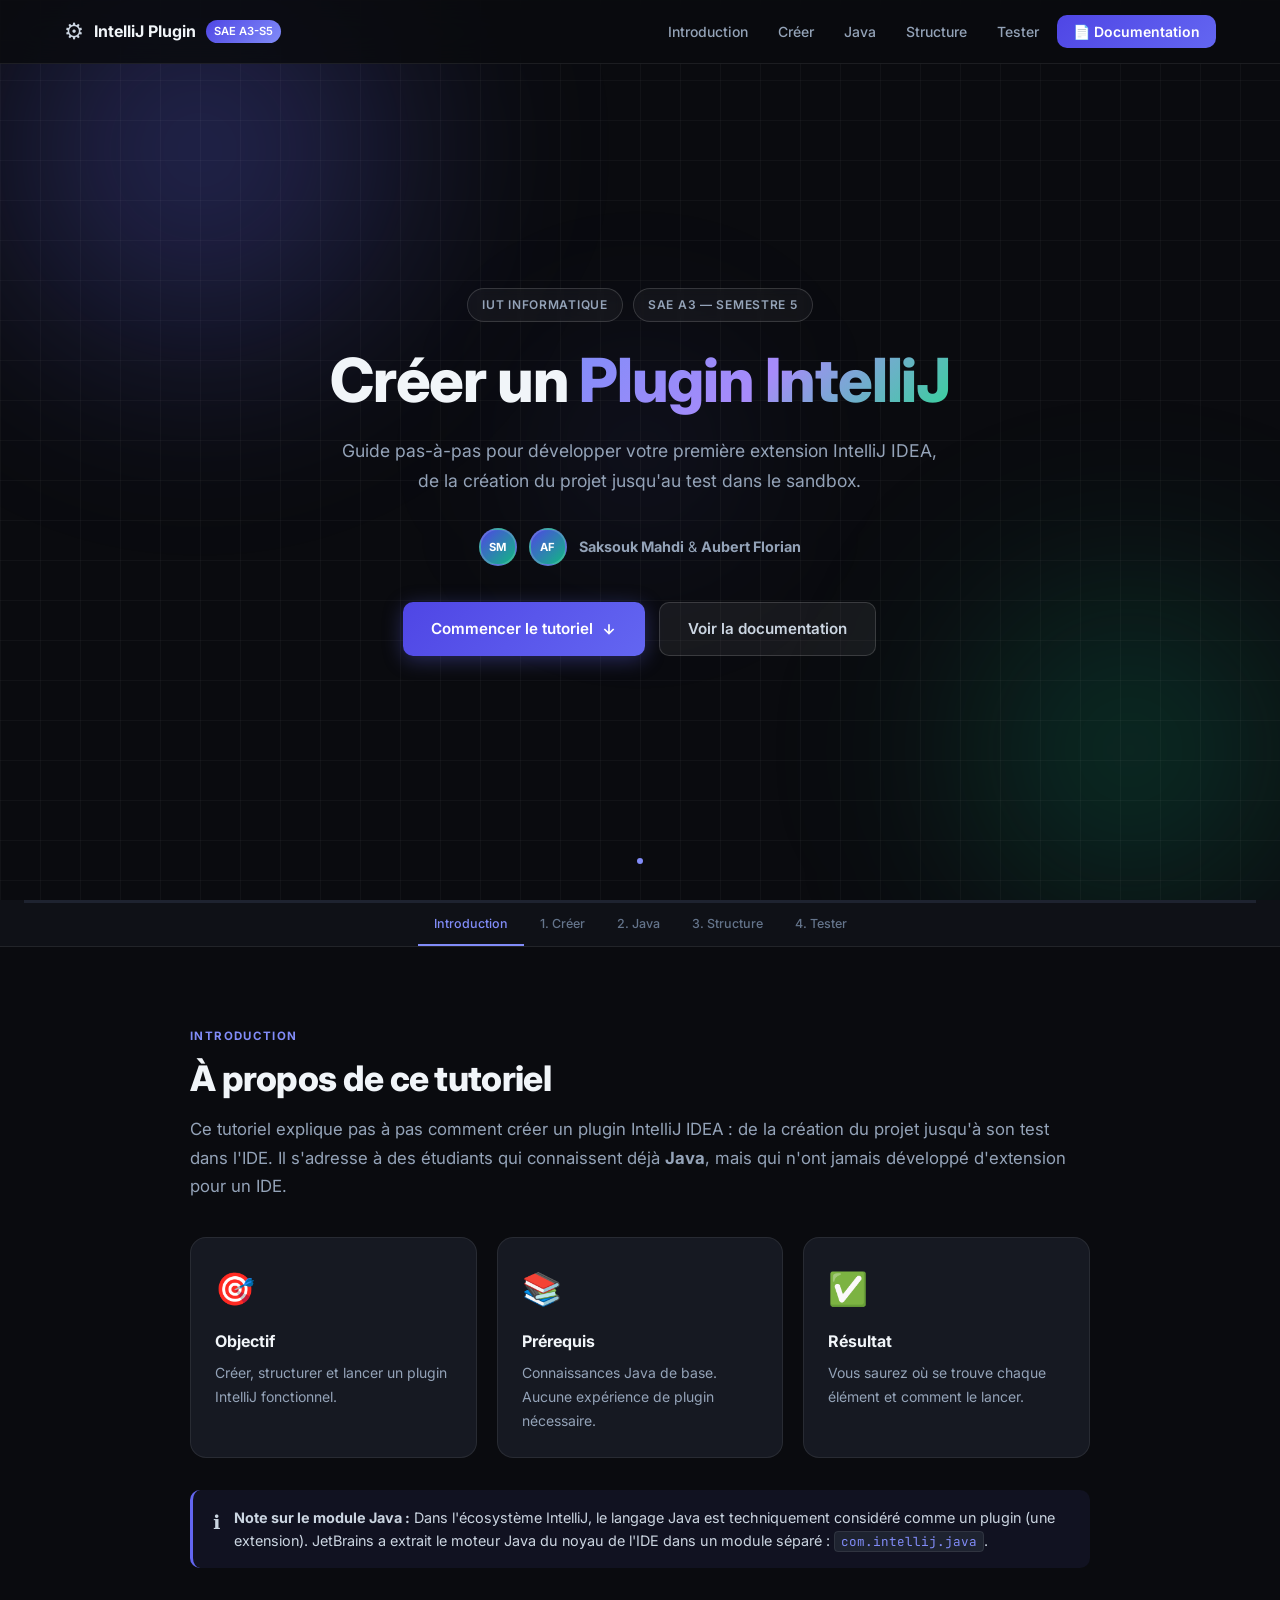
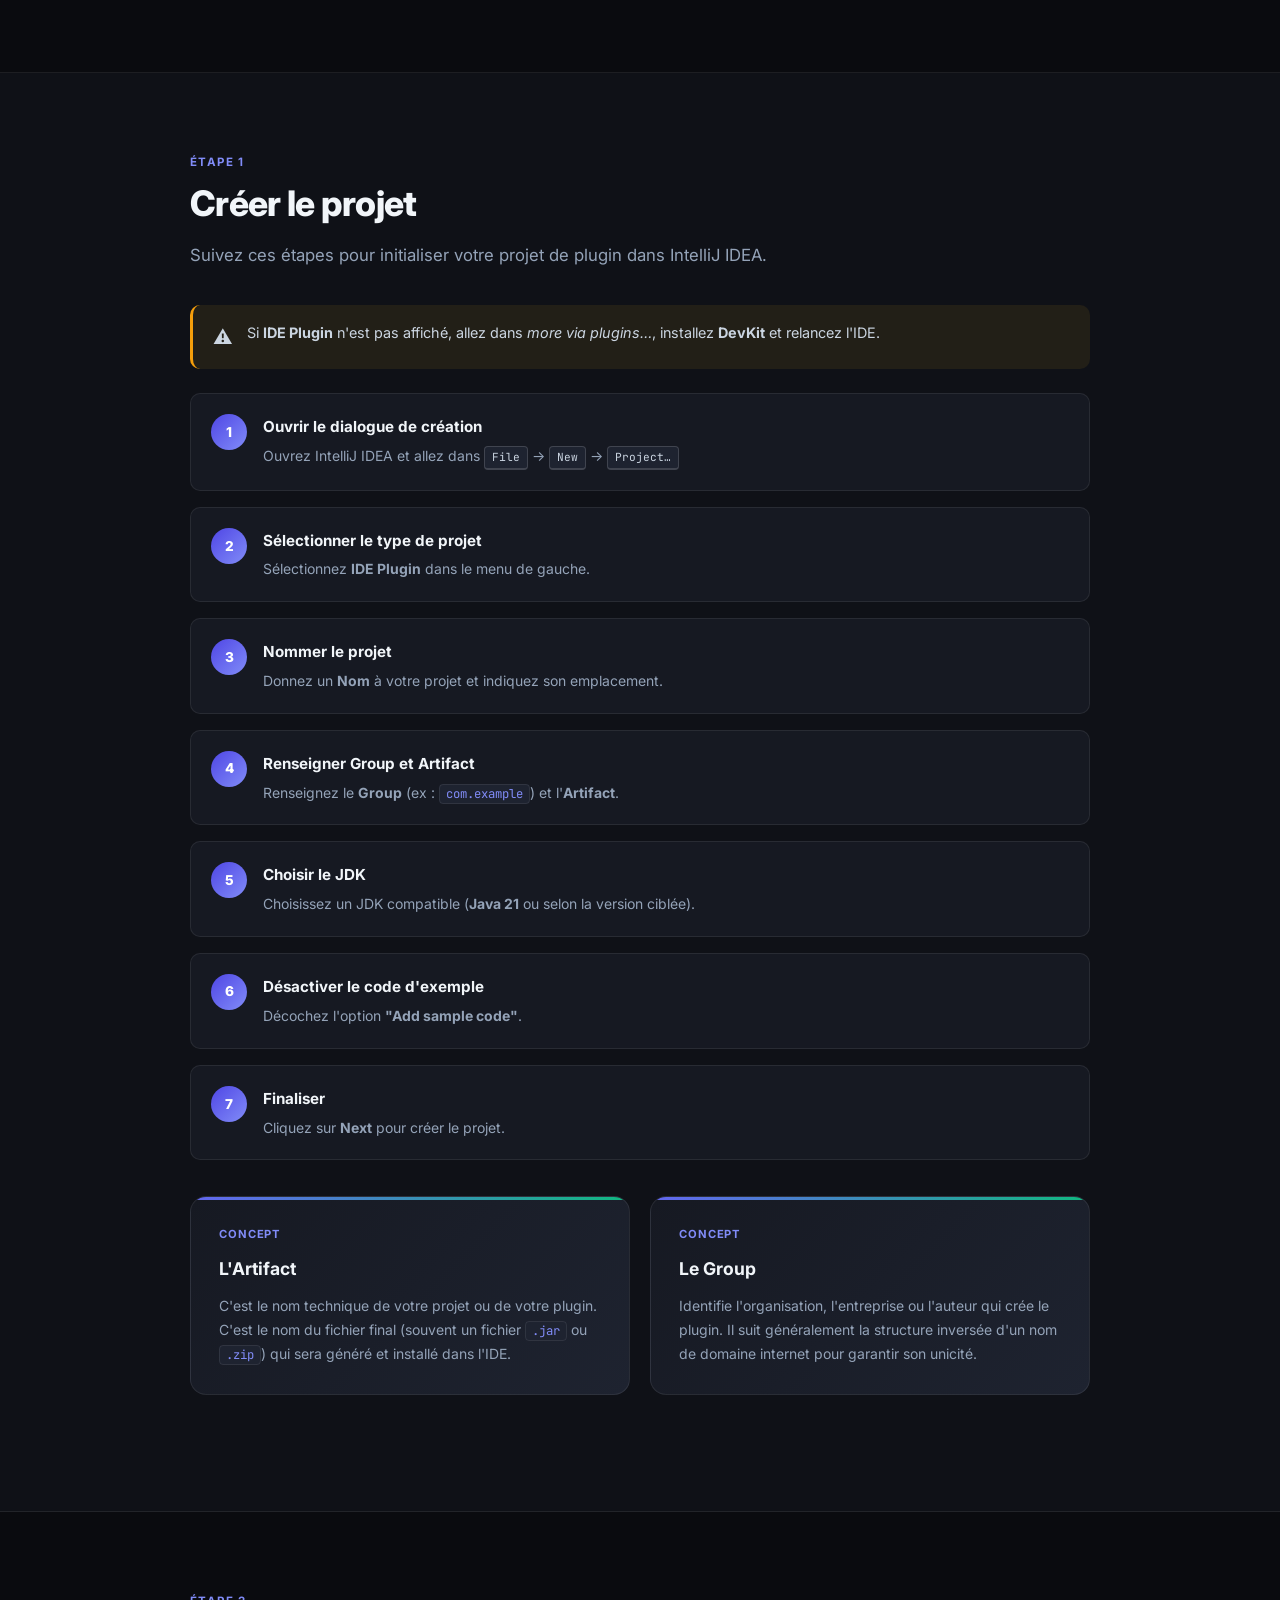
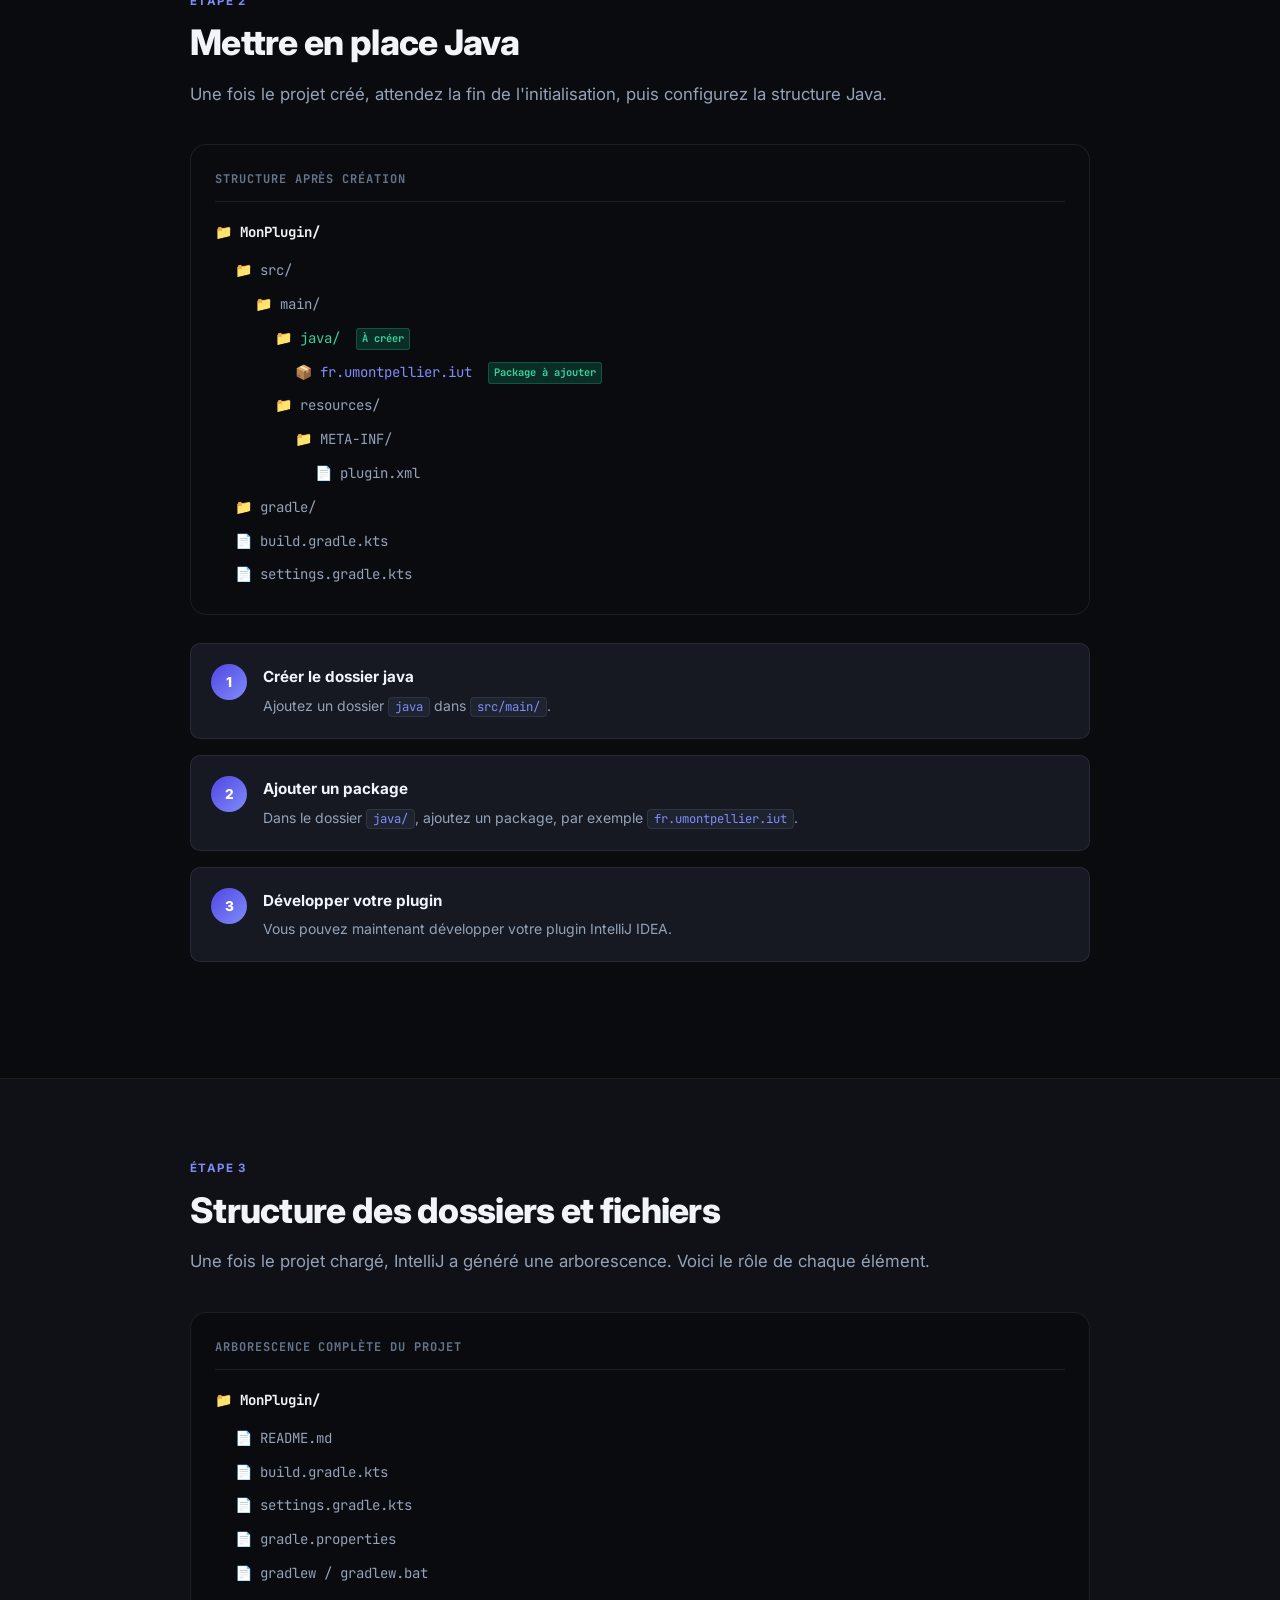
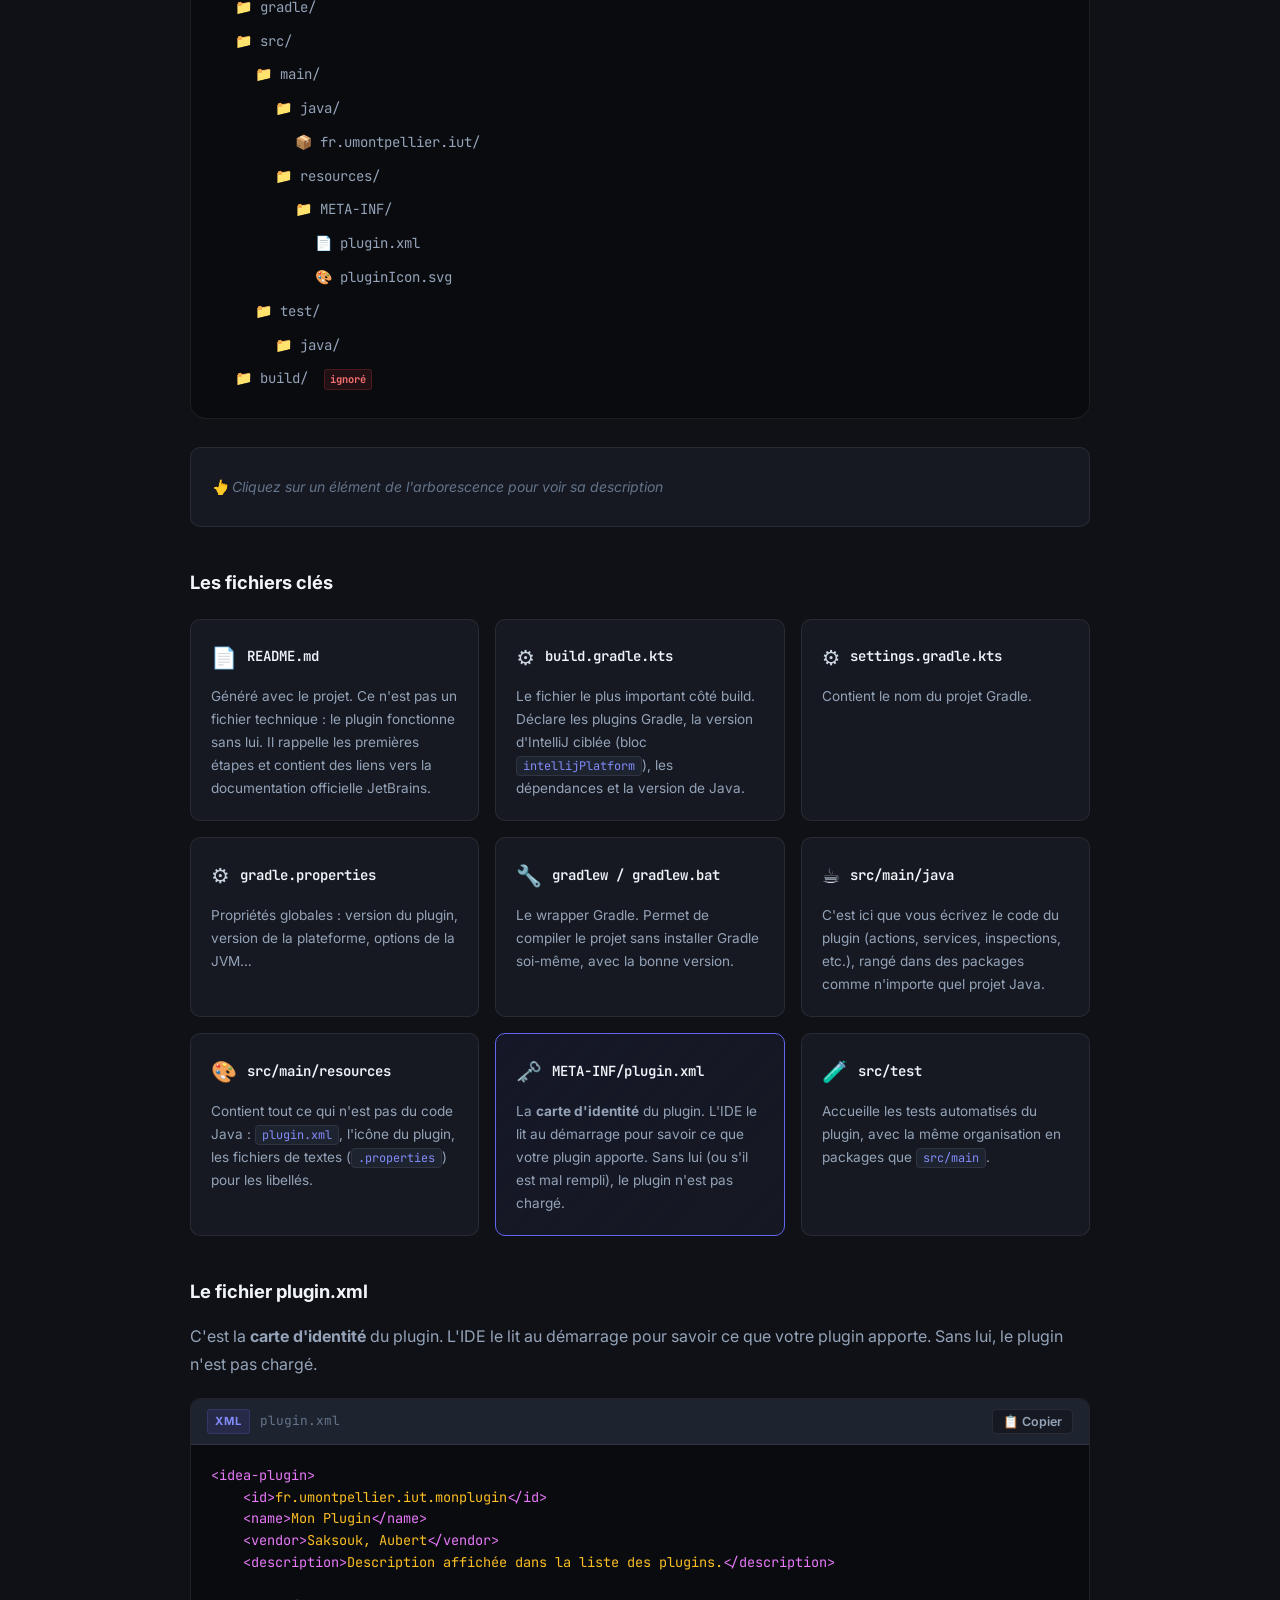
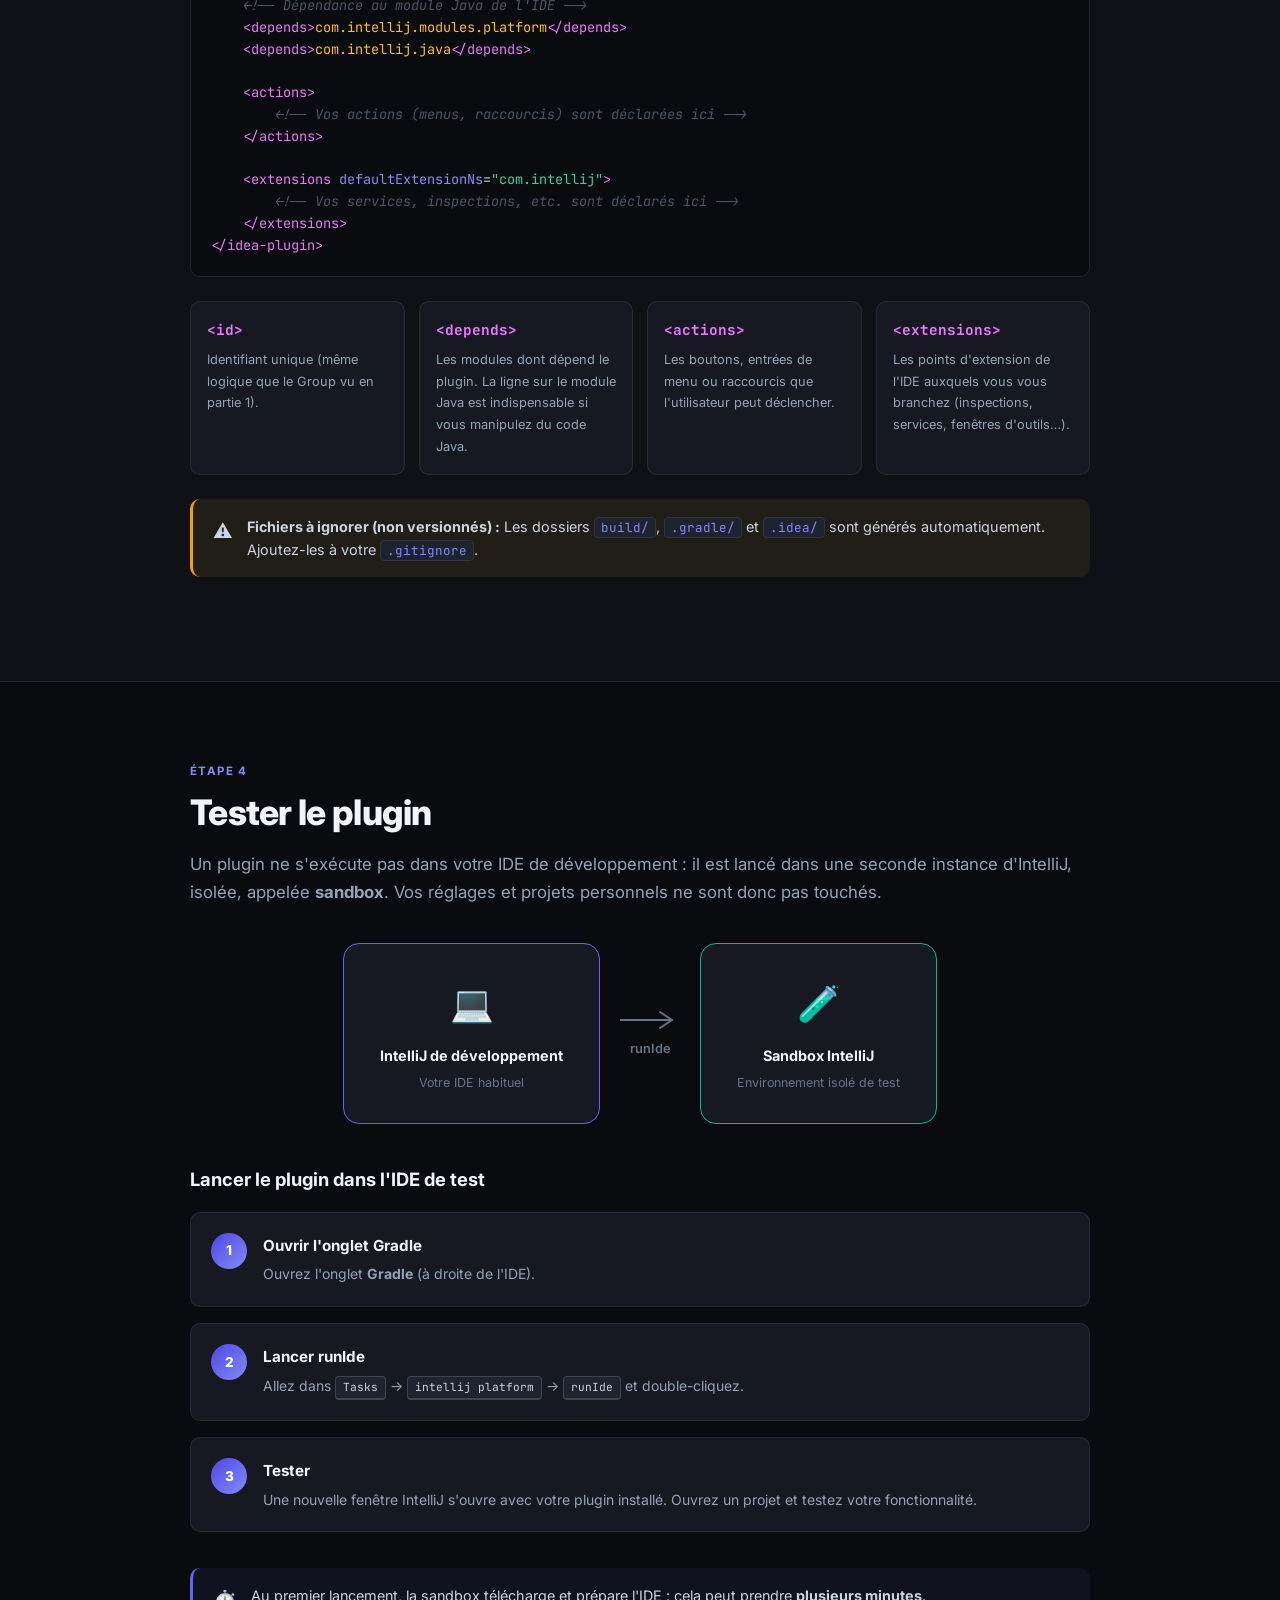
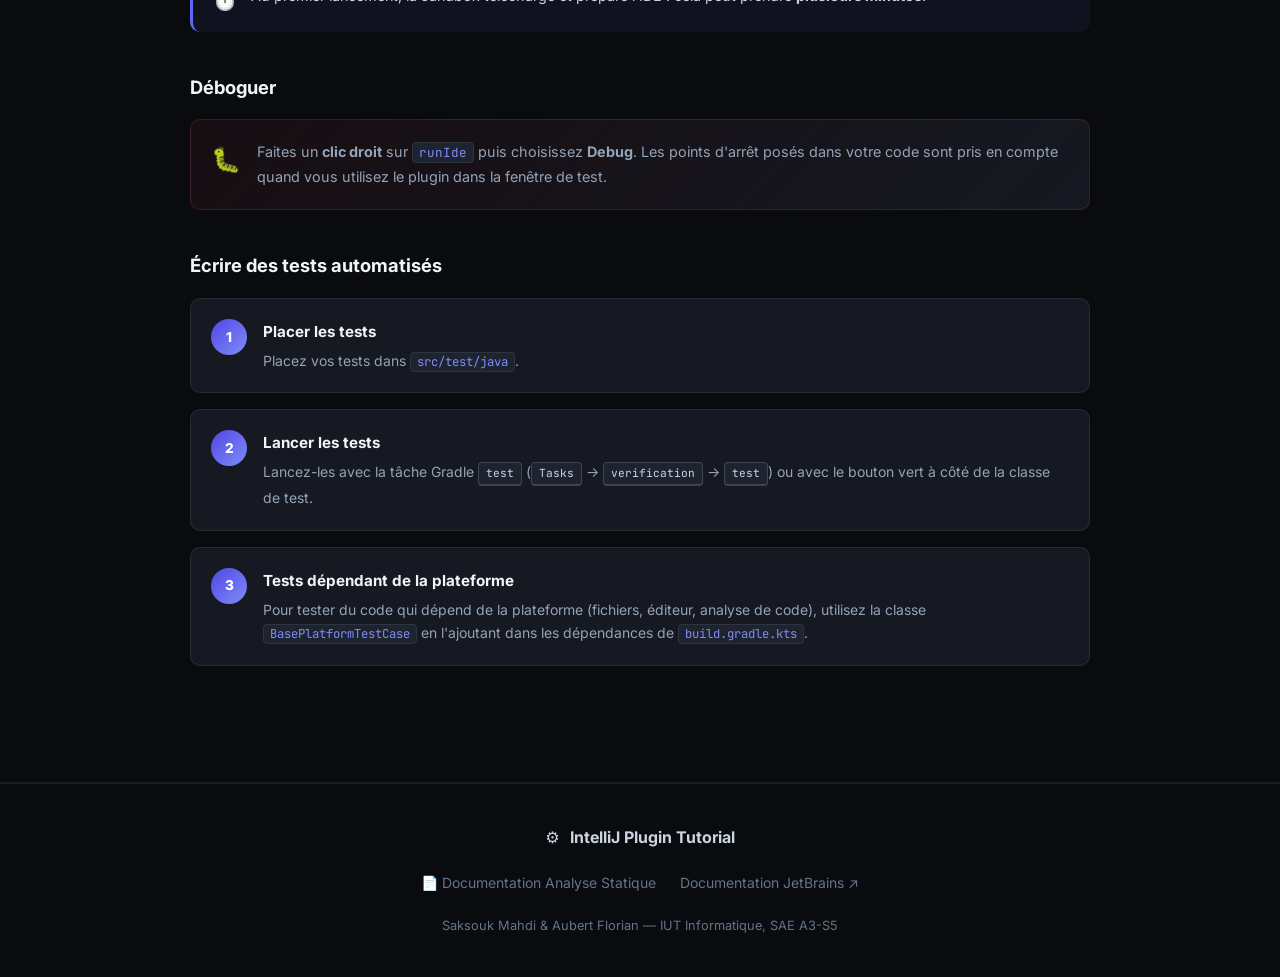
==== index.html @ ac3e0484 "Premier commit" ====
<!DOCTYPE html>
<html lang="fr">
<head>
  <meta charset="UTF-8" />
  <meta name="viewport" content="width=device-width, initial-scale=1.0" />
  <title>Tuto Plugin IntelliJ IDEA — SAE A3-S5</title>
  <meta name="description" content="Tutoriel complet pour créer un plugin IntelliJ IDEA : création du projet, structure des fichiers, et lancement du plugin. SAE A3-S5 IUT Informatique." />
  <link rel="preconnect" href="https://fonts.googleapis.com" />
  <link rel="preconnect" href="https://fonts.gstatic.com" crossorigin />
  <link href="https://fonts.googleapis.com/css2?family=Inter:wght@300;400;500;600;700;800&family=JetBrains+Mono:wght@400;500;700&display=swap" rel="stylesheet" />
  <link rel="stylesheet" href="styles.css" />
</head>
<body>

  <!-- ── NAVBAR ── -->
  <nav class="navbar" id="navbar">
    <div class="nav-inner">
      <div class="nav-brand">
        <span class="nav-logo">⚙️</span>
        <span class="nav-title">IntelliJ Plugin</span>
        <span class="nav-badge">SAE A3-S5</span>
      </div>
      <ul class="nav-links">
        <li><a href="#intro"     class="nav-link">Introduction</a></li>
        <li><a href="#create"    class="nav-link">Créer</a></li>
        <li><a href="#java"      class="nav-link">Java</a></li>
        <li><a href="#structure" class="nav-link">Structure</a></li>
        <li><a href="#test"      class="nav-link">Tester</a></li>
        <li>
          <a href="annexe.html" class="nav-cta" id="btn-annexe">
            📄 Documentation
          </a>
        </li>
      </ul>
      <button class="hamburger" id="hamburger" aria-label="Menu">
        <span></span><span></span><span></span>
      </button>
    </div>
  </nav>

  <!-- ── HERO ── -->
  <header class="hero" id="hero">
    <div class="hero-bg">
      <div class="orb orb-1"></div>
      <div class="orb orb-2"></div>
      <div class="orb orb-3"></div>
      <div class="grid-overlay"></div>
    </div>
    <div class="hero-content">
      <div class="hero-meta">
        <span class="hero-chip">IUT Informatique</span>
        <span class="hero-chip">SAE A3 — Semestre 5</span>
      </div>
      <h1 class="hero-title">
        Créer un <span class="gradient-text">Plugin IntelliJ</span>
      </h1>
      <p class="hero-subtitle">
        Guide pas-à-pas pour développer votre première extension IntelliJ IDEA,
        de la création du projet jusqu'au test dans le sandbox.
      </p>
      <div class="hero-authors">
        <div class="author-avatar">SM</div>
        <div class="author-avatar">AF</div>
        <div class="hero-authors-text">
          <strong>Saksouk Mahdi</strong> &amp; <strong>Aubert Florian</strong>
        </div>
      </div>
      <div class="hero-actions">
        <a href="#intro" class="btn btn-primary" id="btn-start">
          Commencer le tutoriel
          <svg width="16" height="16" viewBox="0 0 24 24" fill="none" stroke="currentColor" stroke-width="2.5"><path d="M12 5v14M5 12l7 7 7-7"/></svg>
        </a>
        <a href="annexe.html" class="btn btn-ghost" id="btn-doc">
          Voir la documentation
        </a>
      </div>
    </div>
    <div class="hero-scroll-hint">
      <div class="scroll-dot"></div>
    </div>
  </header>

  <!-- ── PROGRESS BAR ── -->
  <div class="progress-bar-wrapper">
    <div class="progress-track">
      <div class="progress-fill" id="progress-fill"></div>
    </div>
    <div class="progress-steps">
      <a href="#intro"     class="pstep active" data-step="0">Introduction</a>
      <a href="#create"    class="pstep"        data-step="1">1. Créer</a>
      <a href="#java"      class="pstep"        data-step="2">2. Java</a>
      <a href="#structure" class="pstep"        data-step="3">3. Structure</a>
      <a href="#test"      class="pstep"        data-step="4">4. Tester</a>
    </div>
  </div>

  <!-- ── MAIN ── -->
  <main class="main-content">

    <!-- SECTION 0 : INTRODUCTION -->
    <section class="tuto-section" id="intro">
      <div class="section-inner">
        <div class="section-label">Introduction</div>
        <h2 class="section-title">À propos de ce tutoriel</h2>
        <p class="section-lead">
          Ce tutoriel explique pas à pas comment créer un plugin IntelliJ IDEA :
          de la création du projet jusqu'à son test dans l'IDE. Il s'adresse à des
          étudiants qui connaissent déjà <strong>Java</strong>, mais qui n'ont jamais
          développé d'extension pour un IDE.
        </p>
        <div class="info-cards">
          <div class="info-card" id="card-goal">
            <div class="info-card-icon">🎯</div>
            <h3>Objectif</h3>
            <p>Créer, structurer et lancer un plugin IntelliJ fonctionnel.</p>
          </div>
          <div class="info-card" id="card-prereq">
            <div class="info-card-icon">📚</div>
            <h3>Prérequis</h3>
            <p>Connaissances Java de base. Aucune expérience de plugin nécessaire.</p>
          </div>
          <div class="info-card" id="card-result">
            <div class="info-card-icon">✅</div>
            <h3>Résultat</h3>
            <p>Vous saurez où se trouve chaque élément et comment le lancer.</p>
          </div>
        </div>

        <div class="callout callout-info" id="callout-intro-intellij">
          <div class="callout-icon">ℹ️</div>
          <div>
            <strong>Note sur le module Java :</strong> Dans l'écosystème IntelliJ, le langage Java
            est techniquement considéré comme un plugin (une extension). JetBrains a extrait le
            moteur Java du noyau de l'IDE dans un module séparé : <code>com.intellij.java</code>.
          </div>
        </div>
      </div>
    </section>

    <!-- SECTION 1 : CRÉER LE PROJET -->
    <section class="tuto-section alt-bg" id="create">
      <div class="section-inner">
        <div class="section-label">Étape 1</div>
        <h2 class="section-title">Créer le projet</h2>
        <p class="section-lead">
          Suivez ces étapes pour initialiser votre projet de plugin dans IntelliJ IDEA.
        </p>

        <div class="callout callout-warning" id="callout-devkit">
          <div class="callout-icon">⚠️</div>
          <div>
            Si <strong>IDE Plugin</strong> n'est pas affiché, allez dans
            <em>more via plugins…</em>, installez <strong>DevKit</strong> et relancez l'IDE.
          </div>
        </div>

        <ol class="steps-list" id="steps-create">
          <li class="step-item">
            <div class="step-number">1</div>
            <div class="step-body">
              <h4>Ouvrir le dialogue de création</h4>
              <p>Ouvrez IntelliJ IDEA et allez dans <kbd>File</kbd> → <kbd>New</kbd> → <kbd>Project…</kbd></p>
            </div>
          </li>
          <li class="step-item">
            <div class="step-number">2</div>
            <div class="step-body">
              <h4>Sélectionner le type de projet</h4>
              <p>Sélectionnez <strong>IDE Plugin</strong> dans le menu de gauche.</p>
            </div>
          </li>
          <li class="step-item">
            <div class="step-number">3</div>
            <div class="step-body">
              <h4>Nommer le projet</h4>
              <p>Donnez un <strong>Nom</strong> à votre projet et indiquez son emplacement.</p>
            </div>
          </li>
          <li class="step-item">
            <div class="step-number">4</div>
            <div class="step-body">
              <h4>Renseigner Group et Artifact</h4>
              <p>Renseignez le <strong>Group</strong> (ex : <code>com.example</code>) et l'<strong>Artifact</strong>.</p>
            </div>
          </li>
          <li class="step-item">
            <div class="step-number">5</div>
            <div class="step-body">
              <h4>Choisir le JDK</h4>
              <p>Choisissez un JDK compatible (<strong>Java 21</strong> ou selon la version ciblée).</p>
            </div>
          </li>
          <li class="step-item">
            <div class="step-number">6</div>
            <div class="step-body">
              <h4>Désactiver le code d'exemple</h4>
              <p>Décochez l'option <strong>"Add sample code"</strong>.</p>
            </div>
          </li>
          <li class="step-item">
            <div class="step-number">7</div>
            <div class="step-body">
              <h4>Finaliser</h4>
              <p>Cliquez sur <strong>Next</strong> pour créer le projet.</p>
            </div>
          </li>
        </ol>

        <div class="concept-grid">
          <div class="concept-card" id="concept-artifact">
            <div class="concept-tag">Concept</div>
            <h3>L'Artifact</h3>
            <p>
              C'est le nom technique de votre projet ou de votre plugin.
              C'est le nom du fichier final (souvent un fichier <code>.jar</code> ou <code>.zip</code>)
              qui sera généré et installé dans l'IDE.
            </p>
          </div>
          <div class="concept-card" id="concept-group">
            <div class="concept-tag">Concept</div>
            <h3>Le Group</h3>
            <p>
              Identifie l'organisation, l'entreprise ou l'auteur qui crée le plugin.
              Il suit généralement la structure inversée d'un nom de domaine internet
              pour garantir son unicité.
            </p>
          </div>
        </div>
      </div>
    </section>

    <!-- SECTION 2 : JAVA -->
    <section class="tuto-section" id="java">
      <div class="section-inner">
        <div class="section-label">Étape 2</div>
        <h2 class="section-title">Mettre en place Java</h2>
        <p class="section-lead">
          Une fois le projet créé, attendez la fin de l'initialisation, puis configurez
          la structure Java.
        </p>

        <div class="tree-container" id="tree-java">
          <div class="tree-title">Structure après création</div>
          <div class="file-tree">
            <div class="tree-node root">📁 MonPlugin/</div>
            <div class="tree-node l1">📁 src/</div>
            <div class="tree-node l2">📁 main/</div>
            <div class="tree-node l3 highlight-new">📁 java/ <span class="badge-new">À créer</span></div>
            <div class="tree-node l4 highlight-pkg">📦 fr.umontpellier.iut <span class="badge-new">Package à ajouter</span></div>
            <div class="tree-node l3">📁 resources/</div>
            <div class="tree-node l4">📁 META-INF/</div>
            <div class="tree-node l5">📄 plugin.xml</div>
            <div class="tree-node l1">📁 gradle/</div>
            <div class="tree-node l1">📄 build.gradle.kts</div>
            <div class="tree-node l1">📄 settings.gradle.kts</div>
          </div>
        </div>

        <ol class="steps-list" id="steps-java">
          <li class="step-item">
            <div class="step-number">1</div>
            <div class="step-body">
              <h4>Créer le dossier java</h4>
              <p>Ajoutez un dossier <code>java</code> dans <code>src/main/</code>.</p>
            </div>
          </li>
          <li class="step-item">
            <div class="step-number">2</div>
            <div class="step-body">
              <h4>Ajouter un package</h4>
              <p>Dans le dossier <code>java/</code>, ajoutez un package, par exemple <code>fr.umontpellier.iut</code>.</p>
            </div>
          </li>
          <li class="step-item">
            <div class="step-number">3</div>
            <div class="step-body">
              <h4>Développer votre plugin</h4>
              <p>Vous pouvez maintenant développer votre plugin IntelliJ IDEA.</p>
            </div>
          </li>
        </ol>
      </div>
    </section>

    <!-- SECTION 3 : STRUCTURE -->
    <section class="tuto-section alt-bg" id="structure">
      <div class="section-inner">
        <div class="section-label">Étape 3</div>
        <h2 class="section-title">Structure des dossiers et fichiers</h2>
        <p class="section-lead">
          Une fois le projet chargé, IntelliJ a généré une arborescence.
          Voici le rôle de chaque élément.
        </p>

        <!-- Arborescence complète -->
        <div class="tree-container full-tree" id="full-tree">
          <div class="tree-title">Arborescence complète du projet</div>
          <div class="file-tree">
            <div class="tree-node root">📁 MonPlugin/</div>
            <div class="tree-node l1 interactive" data-desc="readme">📄 README.md</div>
            <div class="tree-node l1 interactive" data-desc="build-gradle">📄 build.gradle.kts</div>
            <div class="tree-node l1 interactive" data-desc="settings-gradle">📄 settings.gradle.kts</div>
            <div class="tree-node l1 interactive" data-desc="gradle-props">📄 gradle.properties</div>
            <div class="tree-node l1 interactive" data-desc="gradlew">📄 gradlew / gradlew.bat</div>
            <div class="tree-node l1">📁 gradle/</div>
            <div class="tree-node l1">📁 src/</div>
            <div class="tree-node l2">📁 main/</div>
            <div class="tree-node l3 interactive" data-desc="src-java">📁 java/</div>
            <div class="tree-node l4">📦 fr.umontpellier.iut/</div>
            <div class="tree-node l3 interactive" data-desc="src-resources">📁 resources/</div>
            <div class="tree-node l4">📁 META-INF/</div>
            <div class="tree-node l5 interactive" data-desc="plugin-xml">📄 plugin.xml</div>
            <div class="tree-node l5">🎨 pluginIcon.svg</div>
            <div class="tree-node l2">📁 test/</div>
            <div class="tree-node l3 interactive" data-desc="src-test">📁 java/</div>
            <div class="tree-node l1">📁 build/ <span class="badge-ignore">ignoré</span></div>
          </div>
        </div>

        <!-- Panel de description des fichiers -->
        <div class="file-desc-panel" id="file-desc-panel">
          <div class="file-desc-placeholder">
            👆 Cliquez sur un élément de l'arborescence pour voir sa description
          </div>
          <div class="file-desc-content" id="file-desc-content" style="display:none">
            <h4 id="file-desc-title"></h4>
            <p id="file-desc-text"></p>
          </div>
        </div>

        <!-- Fichiers clés -->
        <h3 class="subsection-title">Les fichiers clés</h3>
        <div class="file-cards" id="file-cards">

          <div class="file-card" id="fc-readme">
            <div class="file-card-header">
              <span class="file-icon">📄</span>
              <code>README.md</code>
            </div>
            <p>
              Généré avec le projet. Ce n'est pas un fichier technique : le plugin
              fonctionne sans lui. Il rappelle les premières étapes et contient des
              liens vers la documentation officielle JetBrains.
            </p>
          </div>

          <div class="file-card" id="fc-build">
            <div class="file-card-header">
              <span class="file-icon">⚙️</span>
              <code>build.gradle.kts</code>
            </div>
            <p>
              Le fichier le plus important côté build. Déclare les plugins Gradle,
              la version d'IntelliJ ciblée (bloc <code>intellijPlatform</code>),
              les dépendances et la version de Java.
            </p>
          </div>

          <div class="file-card" id="fc-settings">
            <div class="file-card-header">
              <span class="file-icon">⚙️</span>
              <code>settings.gradle.kts</code>
            </div>
            <p>Contient le nom du projet Gradle.</p>
          </div>

          <div class="file-card" id="fc-props">
            <div class="file-card-header">
              <span class="file-icon">⚙️</span>
              <code>gradle.properties</code>
            </div>
            <p>
              Propriétés globales : version du plugin, version de la plateforme,
              options de la JVM…
            </p>
          </div>

          <div class="file-card" id="fc-gradlew">
            <div class="file-card-header">
              <span class="file-icon">🔧</span>
              <code>gradlew / gradlew.bat</code>
            </div>
            <p>
              Le wrapper Gradle. Permet de compiler le projet sans installer Gradle
              soi-même, avec la bonne version.
            </p>
          </div>

          <div class="file-card" id="fc-java">
            <div class="file-card-header">
              <span class="file-icon">☕</span>
              <code>src/main/java</code>
            </div>
            <p>
              C'est ici que vous écrivez le code du plugin (actions, services,
              inspections, etc.), rangé dans des packages comme n'importe quel
              projet Java.
            </p>
          </div>

          <div class="file-card" id="fc-resources">
            <div class="file-card-header">
              <span class="file-icon">🎨</span>
              <code>src/main/resources</code>
            </div>
            <p>
              Contient tout ce qui n'est pas du code Java : <code>plugin.xml</code>,
              l'icône du plugin, les fichiers de textes
              (<code>.properties</code>) pour les libellés.
            </p>
          </div>

          <div class="file-card highlight-card" id="fc-plugin-xml">
            <div class="file-card-header">
              <span class="file-icon">🗝️</span>
              <code>META-INF/plugin.xml</code>
            </div>
            <p>
              La <strong>carte d'identité</strong> du plugin. L'IDE le lit au démarrage
              pour savoir ce que votre plugin apporte. Sans lui (ou s'il est mal rempli),
              le plugin n'est pas chargé.
            </p>
          </div>

          <div class="file-card" id="fc-test">
            <div class="file-card-header">
              <span class="file-icon">🧪</span>
              <code>src/test</code>
            </div>
            <p>
              Accueille les tests automatisés du plugin, avec la même organisation
              en packages que <code>src/main</code>.
            </p>
          </div>

        </div>

        <!-- plugin.xml -->
        <h3 class="subsection-title" id="plugin-xml-section">Le fichier plugin.xml</h3>
        <p>
          C'est la <strong>carte d'identité</strong> du plugin. L'IDE le lit au démarrage
          pour savoir ce que votre plugin apporte. Sans lui, le plugin n'est pas chargé.
        </p>

        <div class="code-block-wrapper" id="code-plugin-xml">
          <div class="code-header">
            <span class="code-lang">XML</span>
            <span class="code-file">plugin.xml</span>
            <button class="copy-btn" data-target="plugin-xml-code" aria-label="Copier">📋 Copier</button>
          </div>
          <pre class="code-block" id="plugin-xml-code"><code><span class="xml-tag">&lt;idea-plugin&gt;</span>
    <span class="xml-tag">&lt;id&gt;</span><span class="xml-val">fr.umontpellier.iut.monplugin</span><span class="xml-tag">&lt;/id&gt;</span>
    <span class="xml-tag">&lt;name&gt;</span><span class="xml-val">Mon Plugin</span><span class="xml-tag">&lt;/name&gt;</span>
    <span class="xml-tag">&lt;vendor&gt;</span><span class="xml-val">Saksouk, Aubert</span><span class="xml-tag">&lt;/vendor&gt;</span>
    <span class="xml-tag">&lt;description&gt;</span><span class="xml-val">Description affichée dans la liste des plugins.</span><span class="xml-tag">&lt;/description&gt;</span>

    <span class="xml-comment">&lt;!-- Dépendance au module Java de l'IDE --&gt;</span>
    <span class="xml-tag">&lt;depends&gt;</span><span class="xml-val">com.intellij.modules.platform</span><span class="xml-tag">&lt;/depends&gt;</span>
    <span class="xml-tag">&lt;depends&gt;</span><span class="xml-val">com.intellij.java</span><span class="xml-tag">&lt;/depends&gt;</span>

    <span class="xml-tag">&lt;actions&gt;</span>
        <span class="xml-comment">&lt;!-- Vos actions (menus, raccourcis) sont déclarées ici --&gt;</span>
    <span class="xml-tag">&lt;/actions&gt;</span>

    <span class="xml-tag">&lt;extensions</span> <span class="xml-attr">defaultExtensionNs</span>=<span class="xml-str">"com.intellij"</span><span class="xml-tag">&gt;</span>
        <span class="xml-comment">&lt;!-- Vos services, inspections, etc. sont déclarés ici --&gt;</span>
    <span class="xml-tag">&lt;/extensions&gt;</span>
<span class="xml-tag">&lt;/idea-plugin&gt;</span></code></pre>
        </div>

        <div class="xml-fields-grid" id="xml-fields">
          <div class="xml-field">
            <code class="xml-field-key">&lt;id&gt;</code>
            <p>Identifiant unique (même logique que le Group vu en partie 1).</p>
          </div>
          <div class="xml-field">
            <code class="xml-field-key">&lt;depends&gt;</code>
            <p>Les modules dont dépend le plugin. La ligne sur le module Java est indispensable si vous manipulez du code Java.</p>
          </div>
          <div class="xml-field">
            <code class="xml-field-key">&lt;actions&gt;</code>
            <p>Les boutons, entrées de menu ou raccourcis que l'utilisateur peut déclencher.</p>
          </div>
          <div class="xml-field">
            <code class="xml-field-key">&lt;extensions&gt;</code>
            <p>Les points d'extension de l'IDE auxquels vous vous branchez (inspections, services, fenêtres d'outils…).</p>
          </div>
        </div>

        <div class="callout callout-warning" id="callout-ignored">
          <div class="callout-icon">⚠️</div>
          <div>
            <strong>Fichiers à ignorer (non versionnés) :</strong>
            Les dossiers <code>build/</code>, <code>.gradle/</code> et <code>.idea/</code>
            sont générés automatiquement. Ajoutez-les à votre <code>.gitignore</code>.
          </div>
        </div>
      </div>
    </section>

    <!-- SECTION 4 : TESTER -->
    <section class="tuto-section" id="test">
      <div class="section-inner">
        <div class="section-label">Étape 4</div>
        <h2 class="section-title">Tester le plugin</h2>
        <p class="section-lead">
          Un plugin ne s'exécute pas dans votre IDE de développement : il est lancé dans
          une seconde instance d'IntelliJ, isolée, appelée <strong>sandbox</strong>.
          Vos réglages et projets personnels ne sont donc pas touchés.
        </p>

        <div class="sandbox-diagram" id="sandbox-diagram">
          <div class="sandbox-box dev">
            <div class="sandbox-icon">💻</div>
            <div class="sandbox-label">IntelliJ de développement</div>
            <div class="sandbox-sub">Votre IDE habituel</div>
          </div>
          <div class="sandbox-arrow">
            <svg width="60" height="24" viewBox="0 0 60 24"><path d="M0 12 H50 M40 4 L52 12 L40 20" stroke="currentColor" stroke-width="2" fill="none" stroke-linecap="round"/></svg>
            <span>runIde</span>
          </div>
          <div class="sandbox-box sandbox">
            <div class="sandbox-icon">🧪</div>
            <div class="sandbox-label">Sandbox IntelliJ</div>
            <div class="sandbox-sub">Environnement isolé de test</div>
          </div>
        </div>

        <!-- Lancer -->
        <h3 class="subsection-title">Lancer le plugin dans l'IDE de test</h3>
        <ol class="steps-list" id="steps-run">
          <li class="step-item">
            <div class="step-number">1</div>
            <div class="step-body">
              <h4>Ouvrir l'onglet Gradle</h4>
              <p>Ouvrez l'onglet <strong>Gradle</strong> (à droite de l'IDE).</p>
            </div>
          </li>
          <li class="step-item">
            <div class="step-number">2</div>
            <div class="step-body">
              <h4>Lancer runIde</h4>
              <p>Allez dans <kbd>Tasks</kbd> → <kbd>intellij platform</kbd> → <kbd>runIde</kbd> et double-cliquez.</p>
            </div>
          </li>
          <li class="step-item">
            <div class="step-number">3</div>
            <div class="step-body">
              <h4>Tester</h4>
              <p>Une nouvelle fenêtre IntelliJ s'ouvre avec votre plugin installé. Ouvrez un projet et testez votre fonctionnalité.</p>
            </div>
          </li>
        </ol>

        <div class="callout callout-info" id="callout-sandbox">
          <div class="callout-icon">⏱️</div>
          <div>
            Au premier lancement, la sandbox télécharge et prépare l'IDE : cela peut prendre <strong>plusieurs minutes</strong>.
          </div>
        </div>

        <!-- Déboguer -->
        <h3 class="subsection-title">Déboguer</h3>
        <div class="debug-card" id="debug-card">
          <div class="debug-icon">🐛</div>
          <div class="debug-content">
            <p>
              Faites un <strong>clic droit</strong> sur <code>runIde</code> puis choisissez
              <strong>Debug</strong>. Les points d'arrêt posés dans votre code sont pris en
              compte quand vous utilisez le plugin dans la fenêtre de test.
            </p>
          </div>
        </div>

        <!-- Tests automatisés -->
        <h3 class="subsection-title">Écrire des tests automatisés</h3>
        <ol class="steps-list" id="steps-tests">
          <li class="step-item">
            <div class="step-number">1</div>
            <div class="step-body">
              <h4>Placer les tests</h4>
              <p>Placez vos tests dans <code>src/test/java</code>.</p>
            </div>
          </li>
          <li class="step-item">
            <div class="step-number">2</div>
            <div class="step-body">
              <h4>Lancer les tests</h4>
              <p>Lancez-les avec la tâche Gradle <kbd>test</kbd> (<kbd>Tasks</kbd> → <kbd>verification</kbd> → <kbd>test</kbd>) ou avec le bouton vert à côté de la classe de test.</p>
            </div>
          </li>
          <li class="step-item">
            <div class="step-number">3</div>
            <div class="step-body">
              <h4>Tests dépendant de la plateforme</h4>
              <p>Pour tester du code qui dépend de la plateforme (fichiers, éditeur, analyse de code), utilisez la classe <code>BasePlatformTestCase</code> en l'ajoutant dans les dépendances de <code>build.gradle.kts</code>.</p>
            </div>
          </li>
        </ol>

      </div>
    </section>

  </main>

  <!-- ── FOOTER ── -->
  <footer class="footer">
    <div class="footer-inner">
      <div class="footer-brand">
        <span>⚙️</span>
        <span>IntelliJ Plugin Tutorial</span>
      </div>
      <div class="footer-links">
        <a href="annexe.html" id="footer-annexe">📄 Documentation Analyse Statique</a>
        <a href="https://plugins.jetbrains.com/docs/intellij/getting-started.html" target="_blank" rel="noopener">Documentation JetBrains ↗</a>
      </div>
      <div class="footer-credits">
        Saksouk Mahdi &amp; Aubert Florian — IUT Informatique, SAE A3-S5
      </div>
    </div>
  </footer>

  <script src="script.js"></script>
</body>
</html>
---- styles.css ----
/* ============================================================
   ROOT & DESIGN TOKENS
   ============================================================ */
:root {
  --bg-900: #0a0b0f;
  --bg-800: #0f1117;
  --bg-700: #161922;
  --bg-600: #1e2330;
  --bg-500: #252c3d;

  --border: rgba(255,255,255,0.08);
  --border-strong: rgba(255,255,255,0.15);

  --primary-400: #818cf8;
  --primary-500: #6366f1;
  --primary-600: #4f46e5;
  --primary-glow: rgba(99,102,241,0.35);

  --accent-400: #34d399;
  --accent-500: #10b981;
  --accent-glow: rgba(16,185,129,0.3);

  --amber-400: #fbbf24;
  --amber-500: #f59e0b;

  --red-400: #f87171;
  --red-500: #ef4444;

  --text-100: #f1f5f9;
  --text-200: #cbd5e1;
  --text-300: #94a3b8;
  --text-400: #64748b;

  --radius-sm: 6px;
  --radius-md: 10px;
  --radius-lg: 16px;
  --radius-xl: 24px;

  --font-sans: 'Inter', system-ui, sans-serif;
  --font-mono: 'JetBrains Mono', 'Fira Code', monospace;

  --nav-h: 64px;
  --section-max: 900px;
}

/* ============================================================
   RESET & BASE
   ============================================================ */
*, *::before, *::after { box-sizing: border-box; margin: 0; padding: 0; }

html { scroll-behavior: smooth; scroll-padding-top: calc(var(--nav-h) + 20px); }

body {
  font-family: var(--font-sans);
  background: var(--bg-900);
  color: var(--text-200);
  line-height: 1.7;
  -webkit-font-smoothing: antialiased;
  overflow-x: hidden;
}

a { color: inherit; text-decoration: none; }
code {
  font-family: var(--font-mono);
  font-size: 0.875em;
  background: var(--bg-600);
  border: 1px solid var(--border);
  border-radius: 4px;
  padding: 1px 6px;
  color: var(--primary-400);
}

/* ============================================================
   NAVBAR
   ============================================================ */
.navbar {
  position: fixed;
  top: 0; left: 0; right: 0;
  height: var(--nav-h);
  z-index: 100;
  background: rgba(10,11,15,0.85);
  backdrop-filter: blur(16px);
  -webkit-backdrop-filter: blur(16px);
  border-bottom: 1px solid var(--border);
  transition: background 0.3s;
}
.navbar.scrolled {
  background: rgba(10,11,15,0.97);
  box-shadow: 0 4px 30px rgba(0,0,0,0.5);
}
.nav-inner {
  max-width: 1200px;
  margin: 0 auto;
  height: 100%;
  padding: 0 24px;
  display: flex;
  align-items: center;
  gap: 20px;
}
.nav-brand {
  display: flex;
  align-items: center;
  gap: 10px;
  flex-shrink: 0;
}
.nav-logo { font-size: 1.4rem; }
.nav-title {
  font-weight: 700;
  font-size: 1rem;
  color: var(--text-100);
}
.nav-badge {
  font-size: 0.7rem;
  font-weight: 600;
  background: linear-gradient(135deg, var(--primary-600), var(--primary-400));
  color: white;
  padding: 2px 8px;
  border-radius: 20px;
}
.nav-back {
  font-weight: 600;
  color: var(--primary-400);
  font-size: 0.9rem;
  transition: color 0.2s;
}
.nav-back:hover { color: var(--accent-400); }

.nav-links {
  list-style: none;
  display: flex;
  align-items: center;
  gap: 6px;
  margin-left: auto;
}
.nav-link {
  font-size: 0.875rem;
  font-weight: 500;
  color: var(--text-300);
  padding: 6px 12px;
  border-radius: var(--radius-sm);
  transition: color 0.2s, background 0.2s;
}
.nav-link:hover, .nav-link.active {
  color: var(--text-100);
  background: var(--bg-600);
}
.nav-cta {
  font-size: 0.875rem;
  font-weight: 600;
  padding: 8px 16px;
  border-radius: var(--radius-md);
  background: linear-gradient(135deg, var(--primary-600), var(--primary-500));
  color: white;
  transition: transform 0.2s, box-shadow 0.2s;
}
.nav-cta:hover {
  transform: translateY(-1px);
  box-shadow: 0 4px 20px var(--primary-glow);
}
.hamburger {
  display: none;
  flex-direction: column;
  gap: 5px;
  background: none;
  border: none;
  cursor: pointer;
  padding: 6px;
  margin-left: auto;
}
.hamburger span {
  display: block;
  width: 22px;
  height: 2px;
  background: var(--text-200);
  border-radius: 2px;
  transition: transform 0.3s;
}

/* ============================================================
   HERO
   ============================================================ */
.hero {
  position: relative;
  min-height: 100vh;
  display: flex;
  flex-direction: column;
  align-items: center;
  justify-content: center;
  padding: calc(var(--nav-h) + 60px) 24px 80px;
  overflow: hidden;
  text-align: center;
}
.hero-small { min-height: 50vh; }

.hero-bg {
  position: absolute;
  inset: 0;
  pointer-events: none;
}
.orb {
  position: absolute;
  border-radius: 50%;
  filter: blur(80px);
}
.orb-1 {
  width: 600px; height: 600px;
  top: -150px; left: -100px;
  background: radial-gradient(circle, rgba(99,102,241,0.35) 0%, transparent 70%);
  animation: float1 8s ease-in-out infinite;
}
.orb-2 {
  width: 500px; height: 500px;
  bottom: -100px; right: -100px;
  background: radial-gradient(circle, rgba(16,185,129,0.25) 0%, transparent 70%);
  animation: float2 10s ease-in-out infinite;
}
.orb-3 {
  width: 300px; height: 300px;
  top: 50%; left: 50%;
  transform: translate(-50%, -50%);
  background: radial-gradient(circle, rgba(99,102,241,0.12) 0%, transparent 70%);
  animation: float1 12s ease-in-out infinite reverse;
}
@keyframes float1 {
  0%, 100% { transform: translateY(0) scale(1); }
  50% { transform: translateY(-30px) scale(1.05); }
}
@keyframes float2 {
  0%, 100% { transform: translateY(0) scale(1); }
  50% { transform: translateY(20px) scale(0.97); }
}
.grid-overlay {
  position: absolute;
  inset: 0;
  background-image:
    linear-gradient(rgba(255,255,255,0.03) 1px, transparent 1px),
    linear-gradient(90deg, rgba(255,255,255,0.03) 1px, transparent 1px);
  background-size: 40px 40px;
}

.hero-content {
  position: relative;
  z-index: 1;
  max-width: 760px;
}
.hero-meta {
  display: flex;
  gap: 10px;
  justify-content: center;
  flex-wrap: wrap;
  margin-bottom: 24px;
}
.hero-chip {
  font-size: 0.75rem;
  font-weight: 600;
  letter-spacing: 0.06em;
  text-transform: uppercase;
  padding: 6px 14px;
  border-radius: 20px;
  border: 1px solid var(--border-strong);
  color: var(--text-300);
  background: rgba(255,255,255,0.04);
  backdrop-filter: blur(4px);
}
.chip-link { cursor: pointer; transition: color 0.2s, border-color 0.2s; }
.chip-link:hover { color: var(--accent-400); border-color: var(--accent-500); }

.hero-title {
  font-size: clamp(2.2rem, 6vw, 3.8rem);
  font-weight: 800;
  line-height: 1.15;
  color: var(--text-100);
  margin-bottom: 20px;
  letter-spacing: -0.02em;
}
.gradient-text {
  background: linear-gradient(135deg, var(--primary-400), #a78bfa, var(--accent-400));
  -webkit-background-clip: text;
  -webkit-text-fill-color: transparent;
  background-clip: text;
}
.gradient-text-green {
  background: linear-gradient(135deg, var(--accent-400), #6ee7b7, var(--primary-400));
  -webkit-background-clip: text;
  -webkit-text-fill-color: transparent;
  background-clip: text;
}
.hero-subtitle {
  font-size: 1.1rem;
  color: var(--text-300);
  margin-bottom: 32px;
  max-width: 600px;
  margin-left: auto;
  margin-right: auto;
}
.hero-authors {
  display: flex;
  align-items: center;
  gap: 12px;
  justify-content: center;
  margin-bottom: 36px;
}
.author-avatar {
  width: 38px; height: 38px;
  border-radius: 50%;
  background: linear-gradient(135deg, var(--primary-600), var(--accent-500));
  display: flex;
  align-items: center;
  justify-content: center;
  font-size: 0.7rem;
  font-weight: 700;
  color: white;
  border: 2px solid rgba(255,255,255,0.15);
}
.author-avatar:last-of-type { margin-left: -14px; }
.hero-authors-text { font-size: 0.9rem; color: var(--text-300); }

.hero-actions {
  display: flex;
  gap: 14px;
  justify-content: center;
  flex-wrap: wrap;
}
.btn {
  display: inline-flex;
  align-items: center;
  gap: 8px;
  padding: 13px 28px;
  border-radius: var(--radius-md);
  font-size: 0.95rem;
  font-weight: 600;
  transition: transform 0.2s, box-shadow 0.2s;
}
.btn:hover { transform: translateY(-2px); }
.btn-primary {
  background: linear-gradient(135deg, var(--primary-600), var(--primary-500));
  color: white;
  box-shadow: 0 4px 20px rgba(99,102,241,0.35);
}
.btn-primary:hover { box-shadow: 0 8px 30px rgba(99,102,241,0.55); }
.btn-ghost {
  background: rgba(255,255,255,0.06);
  color: var(--text-200);
  border: 1px solid var(--border-strong);
}
.btn-ghost:hover { background: rgba(255,255,255,0.1); color: var(--text-100); }

.hero-scroll-hint {
  position: absolute;
  bottom: 36px;
  left: 50%;
  transform: translateX(-50%);
  z-index: 1;
}
.scroll-dot {
  width: 6px; height: 6px;
  border-radius: 50%;
  background: var(--primary-400);
  animation: bounce 2s ease-in-out infinite;
}
@keyframes bounce {
  0%, 100% { transform: translateY(0); opacity: 0.5; }
  50% { transform: translateY(8px); opacity: 1; }
}

/* ============================================================
   PROGRESS BAR
   ============================================================ */
.progress-bar-wrapper {
  position: sticky;
  top: var(--nav-h);
  z-index: 50;
  background: var(--bg-800);
  border-bottom: 1px solid var(--border);
  padding: 0 24px;
}
.progress-track {
  height: 3px;
  background: var(--bg-600);
}
.progress-fill {
  height: 100%;
  width: 0%;
  background: linear-gradient(90deg, var(--primary-500), var(--accent-500));
  transition: width 0.1s linear;
}
.progress-steps {
  display: flex;
  gap: 0;
  justify-content: center;
  overflow-x: auto;
  scrollbar-width: none;
}
.progress-steps::-webkit-scrollbar { display: none; }
.pstep {
  font-size: 0.78rem;
  font-weight: 500;
  color: var(--text-400);
  padding: 10px 16px;
  border-bottom: 2px solid transparent;
  white-space: nowrap;
  transition: color 0.2s, border-color 0.2s;
}
.pstep:hover { color: var(--text-200); }
.pstep.active { color: var(--primary-400); border-bottom-color: var(--primary-400); }

/* ============================================================
   MAIN CONTENT
   ============================================================ */
.main-content { }

.tuto-section {
  padding: 80px 24px;
  border-bottom: 1px solid var(--border);
}
.alt-bg { background: var(--bg-800); }

.section-inner {
  max-width: var(--section-max);
  margin: 0 auto;
}
.section-label {
  font-size: 0.72rem;
  font-weight: 700;
  letter-spacing: 0.12em;
  text-transform: uppercase;
  color: var(--primary-400);
  margin-bottom: 10px;
}
.section-title {
  font-size: clamp(1.6rem, 4vw, 2.2rem);
  font-weight: 800;
  color: var(--text-100);
  margin-bottom: 16px;
  letter-spacing: -0.02em;
  line-height: 1.2;
}
.section-lead {
  font-size: 1.05rem;
  color: var(--text-300);
  margin-bottom: 36px;
  line-height: 1.7;
}
.subsection-title {
  font-size: 1.15rem;
  font-weight: 700;
  color: var(--text-100);
  margin: 40px 0 16px;
}
.table-title {
  font-size: 0.95rem;
  font-weight: 600;
  color: var(--text-200);
  margin: 24px 0 10px;
}
p { color: var(--text-300); line-height: 1.7; margin-bottom: 12px; }

/* ============================================================
   CALLOUTS
   ============================================================ */
.callout {
  display: flex;
  gap: 14px;
  padding: 16px 20px;
  border-radius: var(--radius-md);
  margin: 24px 0;
  border-left: 3px solid;
  font-size: 0.9rem;
  line-height: 1.6;
}
.callout-icon { font-size: 1.2rem; flex-shrink: 0; margin-top: 1px; }
.callout-info {
  background: rgba(99,102,241,0.08);
  border-color: var(--primary-500);
  color: var(--text-200);
}
.callout-warning {
  background: rgba(251,191,36,0.08);
  border-color: var(--amber-500);
  color: var(--text-200);
}
.callout-key {
  background: rgba(16,185,129,0.08);
  border-color: var(--accent-500);
  color: var(--text-200);
}

/* ============================================================
   INFO CARDS (Intro)
   ============================================================ */
.info-cards {
  display: grid;
  grid-template-columns: repeat(auto-fit, minmax(220px, 1fr));
  gap: 20px;
  margin-bottom: 32px;
}
.info-card {
  background: var(--bg-700);
  border: 1px solid var(--border);
  border-radius: var(--radius-lg);
  padding: 24px;
  transition: border-color 0.3s, transform 0.3s, box-shadow 0.3s;
}
.info-card:hover {
  border-color: var(--primary-500);
  transform: translateY(-4px);
  box-shadow: 0 12px 40px rgba(99,102,241,0.15);
}
.info-card-icon { font-size: 2rem; margin-bottom: 12px; }
.info-card h3 {
  font-size: 1rem;
  font-weight: 700;
  color: var(--text-100);
  margin-bottom: 6px;
}
.info-card p { font-size: 0.875rem; margin: 0; }

/* ============================================================
   STEPS LIST
   ============================================================ */
.steps-list {
  list-style: none;
  display: flex;
  flex-direction: column;
  gap: 16px;
  margin-bottom: 36px;
  counter-reset: none;
}
.step-item {
  display: flex;
  gap: 16px;
  background: var(--bg-700);
  border: 1px solid var(--border);
  border-radius: var(--radius-md);
  padding: 20px;
  transition: border-color 0.2s, box-shadow 0.2s;
  animation: slideIn 0.5s ease both;
}
.step-item:hover {
  border-color: var(--border-strong);
  box-shadow: 0 4px 20px rgba(0,0,0,0.3);
}
@keyframes slideIn {
  from { opacity: 0; transform: translateX(-16px); }
  to   { opacity: 1; transform: translateX(0); }
}
.step-number {
  width: 36px; height: 36px;
  border-radius: 50%;
  background: linear-gradient(135deg, var(--primary-600), var(--primary-400));
  color: white;
  font-weight: 800;
  font-size: 0.85rem;
  display: flex;
  align-items: center;
  justify-content: center;
  flex-shrink: 0;
}
.step-body h4 {
  font-size: 0.95rem;
  font-weight: 700;
  color: var(--text-100);
  margin-bottom: 4px;
}
.step-body p { font-size: 0.875rem; margin: 0; }

kbd {
  display: inline-block;
  font-family: var(--font-mono);
  font-size: 0.8em;
  padding: 2px 7px;
  background: var(--bg-600);
  border: 1px solid var(--border-strong);
  border-bottom-width: 2px;
  border-radius: 4px;
  color: var(--text-200);
  line-height: 1.5;
}

/* ============================================================
   CONCEPT GRID
   ============================================================ */
.concept-grid {
  display: grid;
  grid-template-columns: repeat(auto-fit, minmax(280px, 1fr));
  gap: 20px;
  margin: 36px 0;
}
.concept-card {
  background: linear-gradient(135deg, var(--bg-700), var(--bg-600));
  border: 1px solid var(--border);
  border-radius: var(--radius-lg);
  padding: 28px;
  position: relative;
  overflow: hidden;
  transition: transform 0.3s, box-shadow 0.3s;
}
.concept-card::before {
  content: '';
  position: absolute;
  top: 0; left: 0; right: 0;
  height: 3px;
  background: linear-gradient(90deg, var(--primary-500), var(--accent-500));
}
.concept-card:hover {
  transform: translateY(-4px);
  box-shadow: 0 16px 40px rgba(0,0,0,0.4);
}
.concept-tag {
  font-size: 0.7rem;
  font-weight: 700;
  letter-spacing: 0.08em;
  text-transform: uppercase;
  color: var(--primary-400);
  margin-bottom: 10px;
}
.concept-card h3 {
  font-size: 1.1rem;
  font-weight: 700;
  color: var(--text-100);
  margin-bottom: 10px;
}
.concept-card p { font-size: 0.875rem; margin: 0; }

/* ============================================================
   FILE TREE
   ============================================================ */
.tree-container {
  background: var(--bg-900);
  border: 1px solid var(--border);
  border-radius: var(--radius-lg);
  padding: 24px;
  margin: 28px 0;
  font-family: var(--font-mono);
}
.tree-title {
  font-size: 0.75rem;
  font-weight: 700;
  letter-spacing: 0.08em;
  text-transform: uppercase;
  color: var(--text-400);
  margin-bottom: 16px;
  padding-bottom: 12px;
  border-bottom: 1px solid var(--border);
}
.file-tree { display: flex; flex-direction: column; gap: 4px; }
.tree-node { font-size: 0.875rem; color: var(--text-300); padding: 3px 0; }
.tree-node.root { color: var(--text-100); font-weight: 700; margin-bottom: 4px; }
.tree-node.l1 { padding-left: 20px; }
.tree-node.l2 { padding-left: 40px; }
.tree-node.l3 { padding-left: 60px; }
.tree-node.l4 { padding-left: 80px; }
.tree-node.l5 { padding-left: 100px; }
.tree-node.highlight-new { color: var(--accent-400); }
.tree-node.highlight-pkg { color: var(--primary-400); }
.tree-node.interactive {
  cursor: pointer;
  border-radius: 4px;
  padding-right: 8px;
  transition: background 0.15s, color 0.15s;
}
.tree-node.interactive:hover { background: rgba(99,102,241,0.1); color: var(--primary-400); }
.tree-node.interactive.selected { background: rgba(99,102,241,0.15); color: var(--primary-400); font-weight: 600; }

.badge-new {
  display: inline-block;
  font-size: 0.65rem;
  font-weight: 700;
  background: rgba(16,185,129,0.2);
  color: var(--accent-400);
  border: 1px solid rgba(16,185,129,0.3);
  border-radius: 3px;
  padding: 1px 5px;
  margin-left: 8px;
  vertical-align: middle;
}
.badge-ignore {
  display: inline-block;
  font-size: 0.65rem;
  font-weight: 700;
  background: rgba(239,68,68,0.1);
  color: var(--red-400);
  border: 1px solid rgba(239,68,68,0.2);
  border-radius: 3px;
  padding: 1px 5px;
  margin-left: 8px;
  vertical-align: middle;
}

/* ============================================================
   FILE DESC PANEL
   ============================================================ */
.file-desc-panel {
  background: var(--bg-700);
  border: 1px solid var(--border);
  border-radius: var(--radius-md);
  padding: 20px;
  margin-bottom: 32px;
  min-height: 80px;
  display: flex;
  align-items: center;
}
.file-desc-placeholder { color: var(--text-400); font-size: 0.875rem; font-style: italic; }
.file-desc-content h4 { font-size: 1rem; font-weight: 700; color: var(--text-100); margin-bottom: 6px; }
.file-desc-content p { font-size: 0.875rem; margin: 0; }

/* ============================================================
   FILE CARDS
   ============================================================ */
.file-cards {
  display: grid;
  grid-template-columns: repeat(auto-fill, minmax(260px, 1fr));
  gap: 16px;
  margin: 20px 0 40px;
}
.file-card {
  background: var(--bg-700);
  border: 1px solid var(--border);
  border-radius: var(--radius-md);
  padding: 20px;
  transition: border-color 0.2s, transform 0.2s;
}
.file-card:hover {
  border-color: var(--border-strong);
  transform: translateY(-2px);
}
.file-card.highlight-card {
  border-color: var(--primary-500);
  background: linear-gradient(135deg, rgba(99,102,241,0.08), var(--bg-700));
}
.file-card-header {
  display: flex;
  align-items: center;
  gap: 10px;
  margin-bottom: 10px;
}
.file-icon { font-size: 1.3rem; }
.file-card-header code {
  background: none;
  border: none;
  padding: 0;
  font-size: 0.875rem;
  color: var(--text-100);
  font-weight: 600;
}
.file-card p { font-size: 0.85rem; margin: 0; }

/* ============================================================
   CODE BLOCKS
   ============================================================ */
.code-block-wrapper {
  border-radius: var(--radius-md);
  overflow: hidden;
  margin: 20px 0;
  border: 1px solid var(--border);
}
.code-header {
  display: flex;
  align-items: center;
  gap: 10px;
  padding: 10px 16px;
  background: var(--bg-600);
  border-bottom: 1px solid var(--border);
}
.code-lang {
  font-size: 0.7rem;
  font-weight: 700;
  letter-spacing: 0.08em;
  text-transform: uppercase;
  color: var(--primary-400);
  background: rgba(99,102,241,0.12);
  border: 1px solid rgba(99,102,241,0.2);
  border-radius: 3px;
  padding: 2px 7px;
}
.code-file { font-size: 0.8rem; color: var(--text-400); font-family: var(--font-mono); }
.copy-btn {
  margin-left: auto;
  font-size: 0.78rem;
  font-weight: 600;
  background: var(--bg-700);
  border: 1px solid var(--border);
  color: var(--text-300);
  padding: 4px 10px;
  border-radius: 5px;
  cursor: pointer;
  transition: color 0.2s, border-color 0.2s;
  font-family: var(--font-sans);
}
.copy-btn:hover { color: var(--text-100); border-color: var(--border-strong); }
.copy-btn.copied { color: var(--accent-400); border-color: var(--accent-500); }

.code-block {
  background: var(--bg-900);
  padding: 20px;
  overflow-x: auto;
  font-family: var(--font-mono);
  font-size: 0.85rem;
  line-height: 1.6;
  color: var(--text-200);
}
.code-block code { background: none; border: none; padding: 0; font-size: inherit; color: inherit; }

/* Syntax highlight */
.xml-tag  { color: #e879f9; }
.xml-attr { color: #818cf8; }
.xml-str  { color: #34d399; }
.xml-val  { color: #fbbf24; }
.xml-comment { color: #4b5563; font-style: italic; }

.java-kw   { color: #c084fc; }
.java-ann  { color: #fb923c; }
.java-fn   { color: #818cf8; }
.java-class{ color: #34d399; }
.java-str  { color: #fbbf24; }
.java-comment { color: #4b5563; font-style: italic; }

.inline-code {
  display: inline-block;
  margin-top: 6px;
  font-family: var(--font-mono);
  font-size: 0.82rem;
  background: var(--bg-600);
  border: 1px solid var(--border);
  border-radius: 4px;
  padding: 2px 8px;
  color: var(--accent-400);
}

/* ============================================================
   XML FIELDS
   ============================================================ */
.xml-fields-grid {
  display: grid;
  grid-template-columns: repeat(auto-fit, minmax(200px, 1fr));
  gap: 14px;
  margin: 24px 0;
}
.xml-field {
  background: var(--bg-700);
  border: 1px solid var(--border);
  border-radius: var(--radius-md);
  padding: 16px;
}
.xml-field-key {
  background: none;
  border: none;
  padding: 0;
  color: #e879f9;
  font-weight: 700;
  font-size: 0.9rem;
  display: block;
  margin-bottom: 6px;
}
.xml-field p { font-size: 0.8rem; margin: 0; }

/* ============================================================
   SANDBOX DIAGRAM
   ============================================================ */
.sandbox-diagram {
  display: flex;
  align-items: center;
  justify-content: center;
  gap: 20px;
  margin: 36px 0;
  flex-wrap: wrap;
}
.sandbox-box {
  background: var(--bg-700);
  border: 1px solid var(--border);
  border-radius: var(--radius-lg);
  padding: 30px 36px;
  text-align: center;
  min-width: 180px;
  transition: transform 0.3s, box-shadow 0.3s;
}
.sandbox-box:hover {
  transform: translateY(-4px);
  box-shadow: 0 12px 30px rgba(0,0,0,0.4);
}
.sandbox-box.dev { border-color: var(--primary-500); }
.sandbox-box.sandbox { border-color: var(--accent-500); }
.sandbox-icon { font-size: 2.2rem; margin-bottom: 10px; }
.sandbox-label { font-weight: 700; color: var(--text-100); font-size: 0.9rem; }
.sandbox-sub { font-size: 0.78rem; color: var(--text-400); margin-top: 4px; }
.sandbox-arrow {
  display: flex;
  flex-direction: column;
  align-items: center;
  gap: 6px;
  color: var(--text-400);
  font-size: 0.8rem;
  font-weight: 600;
}

/* ============================================================
   DEBUG CARD
   ============================================================ */
.debug-card {
  display: flex;
  gap: 16px;
  background: linear-gradient(135deg, rgba(239,68,68,0.06), var(--bg-700));
  border: 1px solid rgba(239,68,68,0.2);
  border-radius: var(--radius-md);
  padding: 20px;
  margin: 16px 0 32px;
}
.debug-icon { font-size: 1.5rem; flex-shrink: 0; }
.debug-content { flex: 1; }
.debug-content p { font-size: 0.9rem; margin: 0; }

/* ============================================================
   ANNEXE — COMPARE GRID
   ============================================================ */
.compare-grid {
  display: grid;
  grid-template-columns: repeat(auto-fit, minmax(280px, 1fr));
  gap: 20px;
  margin: 28px 0;
}
.compare-card {
  border-radius: var(--radius-lg);
  padding: 30px;
  border: 1px solid var(--border);
  transition: transform 0.3s;
}
.compare-card:hover { transform: translateY(-4px); }
.compare-static { background: linear-gradient(135deg, rgba(99,102,241,0.08), var(--bg-700)); border-color: var(--primary-500); }
.compare-dynamic { background: var(--bg-700); opacity: 0.7; }
.compare-icon { font-size: 2rem; margin-bottom: 14px; }
.compare-card h3 { font-size: 1.1rem; font-weight: 700; color: var(--text-100); margin-bottom: 10px; }
.compare-card p { font-size: 0.875rem; margin-bottom: 16px; }
.compare-badge {
  font-size: 0.75rem;
  font-weight: 700;
  padding: 4px 12px;
  border-radius: 20px;
  background: rgba(16,185,129,0.15);
  color: var(--accent-400);
  display: inline-block;
}
.compare-badge-off {
  background: rgba(100,116,139,0.15);
  color: var(--text-400);
}

/* ============================================================
   ANNEXE — INFO PILLS
   ============================================================ */
.info-pills { display: flex; flex-wrap: wrap; gap: 12px; margin: 20px 0; }
.pill {
  background: var(--bg-700);
  border: 1px solid var(--border);
  border-radius: var(--radius-md);
  padding: 10px 16px;
  font-size: 0.85rem;
  color: var(--text-200);
}
.pill strong { color: var(--text-300); margin-right: 6px; }

/* ============================================================
   EXTENSION POINT GRID
   ============================================================ */
.ep-grid {
  display: grid;
  grid-template-columns: repeat(auto-fit, minmax(280px, 1fr));
  gap: 20px;
  margin: 24px 0;
}
.ep-card {
  background: var(--bg-700);
  border: 1px solid var(--border);
  border-radius: var(--radius-lg);
  padding: 24px;
  transition: border-color 0.3s, transform 0.3s;
}
.ep-card:hover {
  border-color: var(--primary-500);
  transform: translateY(-3px);
}
.ep-tag {
  display: inline-block;
  font-size: 0.72rem;
  font-weight: 700;
  letter-spacing: 0.06em;
  text-transform: uppercase;
  padding: 4px 10px;
  border-radius: 4px;
  background: rgba(99,102,241,0.15);
  color: var(--primary-400);
  border: 1px solid rgba(99,102,241,0.2);
  margin-bottom: 12px;
}
.ep-tag-advanced {
  background: rgba(251,191,36,0.1);
  color: var(--amber-400);
  border-color: rgba(251,191,36,0.2);
}
.ep-card p { font-size: 0.875rem; margin-bottom: 12px; }
.ep-class { font-size: 0.78rem; color: var(--text-400); margin-bottom: 14px; }
.ep-code { margin: 0 !important; }
.ep-code .code-block { font-size: 0.78rem; padding: 14px; }

/* ============================================================
   PSI TREE VISUAL
   ============================================================ */
.psi-tree-visual {
  background: var(--bg-900);
  border: 1px solid var(--border);
  border-radius: var(--radius-lg);
  padding: 30px;
  display: flex;
  flex-direction: column;
  gap: 16px;
  align-items: center;
  margin: 28px 0;
  overflow-x: auto;
}
.psi-level {
  display: flex;
  gap: 12px;
  flex-wrap: wrap;
  justify-content: center;
}
.psi-node {
  font-family: var(--font-mono);
  font-size: 0.78rem;
  padding: 8px 14px;
  border-radius: 6px;
  font-weight: 600;
  transition: transform 0.2s;
  cursor: default;
}
.psi-node:hover { transform: scale(1.04); }
.psi-root  { background: rgba(99,102,241,0.2); border: 1px solid rgba(99,102,241,0.4); color: var(--primary-400); font-size: 0.9rem; }
.psi-class { background: rgba(16,185,129,0.15); border: 1px solid rgba(16,185,129,0.3); color: var(--accent-400); }
.psi-method{ background: rgba(251,191,36,0.1); border: 1px solid rgba(251,191,36,0.25); color: var(--amber-400); }
.psi-stmt  { background: rgba(239,68,68,0.1); border: 1px solid rgba(239,68,68,0.25); color: var(--red-400); }
.psi-var   { background: rgba(167,139,250,0.1); border: 1px solid rgba(167,139,250,0.25); color: #a78bfa; }
.psi-expr  { background: rgba(100,116,139,0.15); border: 1px solid rgba(100,116,139,0.3); color: var(--text-300); }

/* ============================================================
   SYSTEM CARDS
   ============================================================ */
.system-cards {
  display: grid;
  grid-template-columns: repeat(auto-fill, minmax(240px, 1fr));
  gap: 16px;
  margin: 24px 0;
}
.sys-card {
  background: var(--bg-700);
  border: 1px solid var(--border);
  border-radius: var(--radius-md);
  padding: 20px;
  transition: border-color 0.2s, transform 0.2s;
}
.sys-card:hover {
  border-color: var(--primary-500);
  transform: translateY(-2px);
}
.sys-class {
  display: block;
  font-family: var(--font-mono);
  font-size: 1rem;
  font-weight: 700;
  color: var(--accent-400);
  background: none;
  border: none;
  padding: 0;
  margin-bottom: 10px;
}
.sys-card p { font-size: 0.85rem; margin: 0; }

/* ============================================================
   DISPLAY OPTIONS
   ============================================================ */
.display-options { display: flex; flex-direction: column; gap: 16px; }
.display-option {
  background: var(--bg-700);
  border: 1px solid var(--border);
  border-radius: var(--radius-lg);
  padding: 24px;
  transition: border-color 0.2s;
}
.display-option:hover { border-color: var(--border-strong); }
.do-header {
  display: flex;
  align-items: center;
  gap: 12px;
  flex-wrap: wrap;
  margin-bottom: 10px;
}
.do-number {
  font-family: var(--font-mono);
  font-size: 0.78rem;
  font-weight: 700;
  color: var(--text-400);
}
.do-name { font-weight: 700; color: var(--text-100); font-size: 0.95rem; }
.do-badge {
  font-size: 0.7rem;
  font-weight: 700;
  padding: 3px 9px;
  border-radius: 20px;
}
.do-simple { background: rgba(100,116,139,0.15); color: var(--text-300); }
.do-recommended { background: rgba(16,185,129,0.15); color: var(--accent-400); }
.do-auto { background: rgba(99,102,241,0.15); color: var(--primary-400); }
.display-option p { font-size: 0.875rem; margin-bottom: 10px; }
.display-option .code-block-wrapper { margin: 10px 0 0; }

/* ============================================================
   TABLE OF CONTENTS (Annexe)
   ============================================================ */
.toc-wrapper {
  background: var(--bg-800);
  border-bottom: 1px solid var(--border);
  padding: 32px 24px;
}
.toc-inner { max-width: var(--section-max); margin: 0 auto; }
.toc-title { font-size: 1rem; font-weight: 700; color: var(--text-100); margin-bottom: 16px; }
.toc-list { padding-left: 20px; }
.toc-list li { margin-bottom: 6px; }
.toc-list ul { padding-left: 16px; margin-top: 4px; }
.toc-list a { font-size: 0.9rem; color: var(--text-300); transition: color 0.2s; }
.toc-list a:hover { color: var(--primary-400); }

/* ============================================================
   DATA TABLES
   ============================================================ */
.table-wrapper {
  overflow-x: auto;
  border-radius: var(--radius-md);
  border: 1px solid var(--border);
  margin: 16px 0 32px;
}
.data-table {
  width: 100%;
  border-collapse: collapse;
  font-size: 0.875rem;
}
.data-table th {
  padding: 12px 16px;
  text-align: left;
  font-size: 0.75rem;
  font-weight: 700;
  letter-spacing: 0.06em;
  text-transform: uppercase;
  color: var(--text-400);
  background: var(--bg-600);
  border-bottom: 1px solid var(--border);
}
.data-table td {
  padding: 12px 16px;
  color: var(--text-300);
  border-bottom: 1px solid var(--border);
  vertical-align: top;
}
.data-table tr:last-child td { border-bottom: none; }
.data-table tr { transition: background 0.15s; }
.data-table tr:hover td { background: rgba(255,255,255,0.02); }

/* ============================================================
   FOOTER
   ============================================================ */
.footer {
  background: var(--bg-900);
  border-top: 1px solid var(--border);
  padding: 40px 24px;
}
.footer-inner {
  max-width: var(--section-max);
  margin: 0 auto;
  display: flex;
  flex-direction: column;
  align-items: center;
  gap: 20px;
  text-align: center;
}
.footer-brand {
  display: flex;
  align-items: center;
  gap: 10px;
  font-size: 1rem;
  font-weight: 700;
  color: var(--text-200);
}
.footer-links {
  display: flex;
  gap: 24px;
  flex-wrap: wrap;
  justify-content: center;
}
.footer-links a {
  font-size: 0.875rem;
  color: var(--text-400);
  transition: color 0.2s;
}
.footer-links a:hover { color: var(--primary-400); }
.footer-credits { font-size: 0.8rem; color: var(--text-400); }

/* ============================================================
   ANNEXE PAGE
   ============================================================ */
.annexe-main { }

/* ============================================================
   RESPONSIVE
   ============================================================ */
@media (max-width: 768px) {
  .nav-links { display: none; flex-direction: column; }
  .nav-links.open {
    display: flex;
    position: fixed;
    top: var(--nav-h);
    left: 0; right: 0;
    background: var(--bg-900);
    padding: 20px;
    border-bottom: 1px solid var(--border);
    z-index: 99;
  }
  .hamburger { display: flex; }
  .hero { padding-top: calc(var(--nav-h) + 40px); }
  .info-cards { grid-template-columns: 1fr; }
  .concept-grid { grid-template-columns: 1fr; }
  .sandbox-diagram { flex-direction: column; }
  .sandbox-arrow { transform: rotate(90deg); }
  .psi-tree-visual { padding: 16px; }
  .ep-grid { grid-template-columns: 1fr; }
  .compare-grid { grid-template-columns: 1fr; }
  .tuto-section { padding: 50px 16px; }
  .hero-title { font-size: 2rem; }
  .section-title { font-size: 1.5rem; }
  .progress-steps { justify-content: flex-start; }
}

/* ============================================================
   SCROLL REVEAL
   ============================================================ */
.reveal {
  opacity: 0;
  transform: translateY(24px);
  transition: opacity 0.6s ease, transform 0.6s ease;
}
.reveal.visible {
  opacity: 1;
  transform: translateY(0);
}
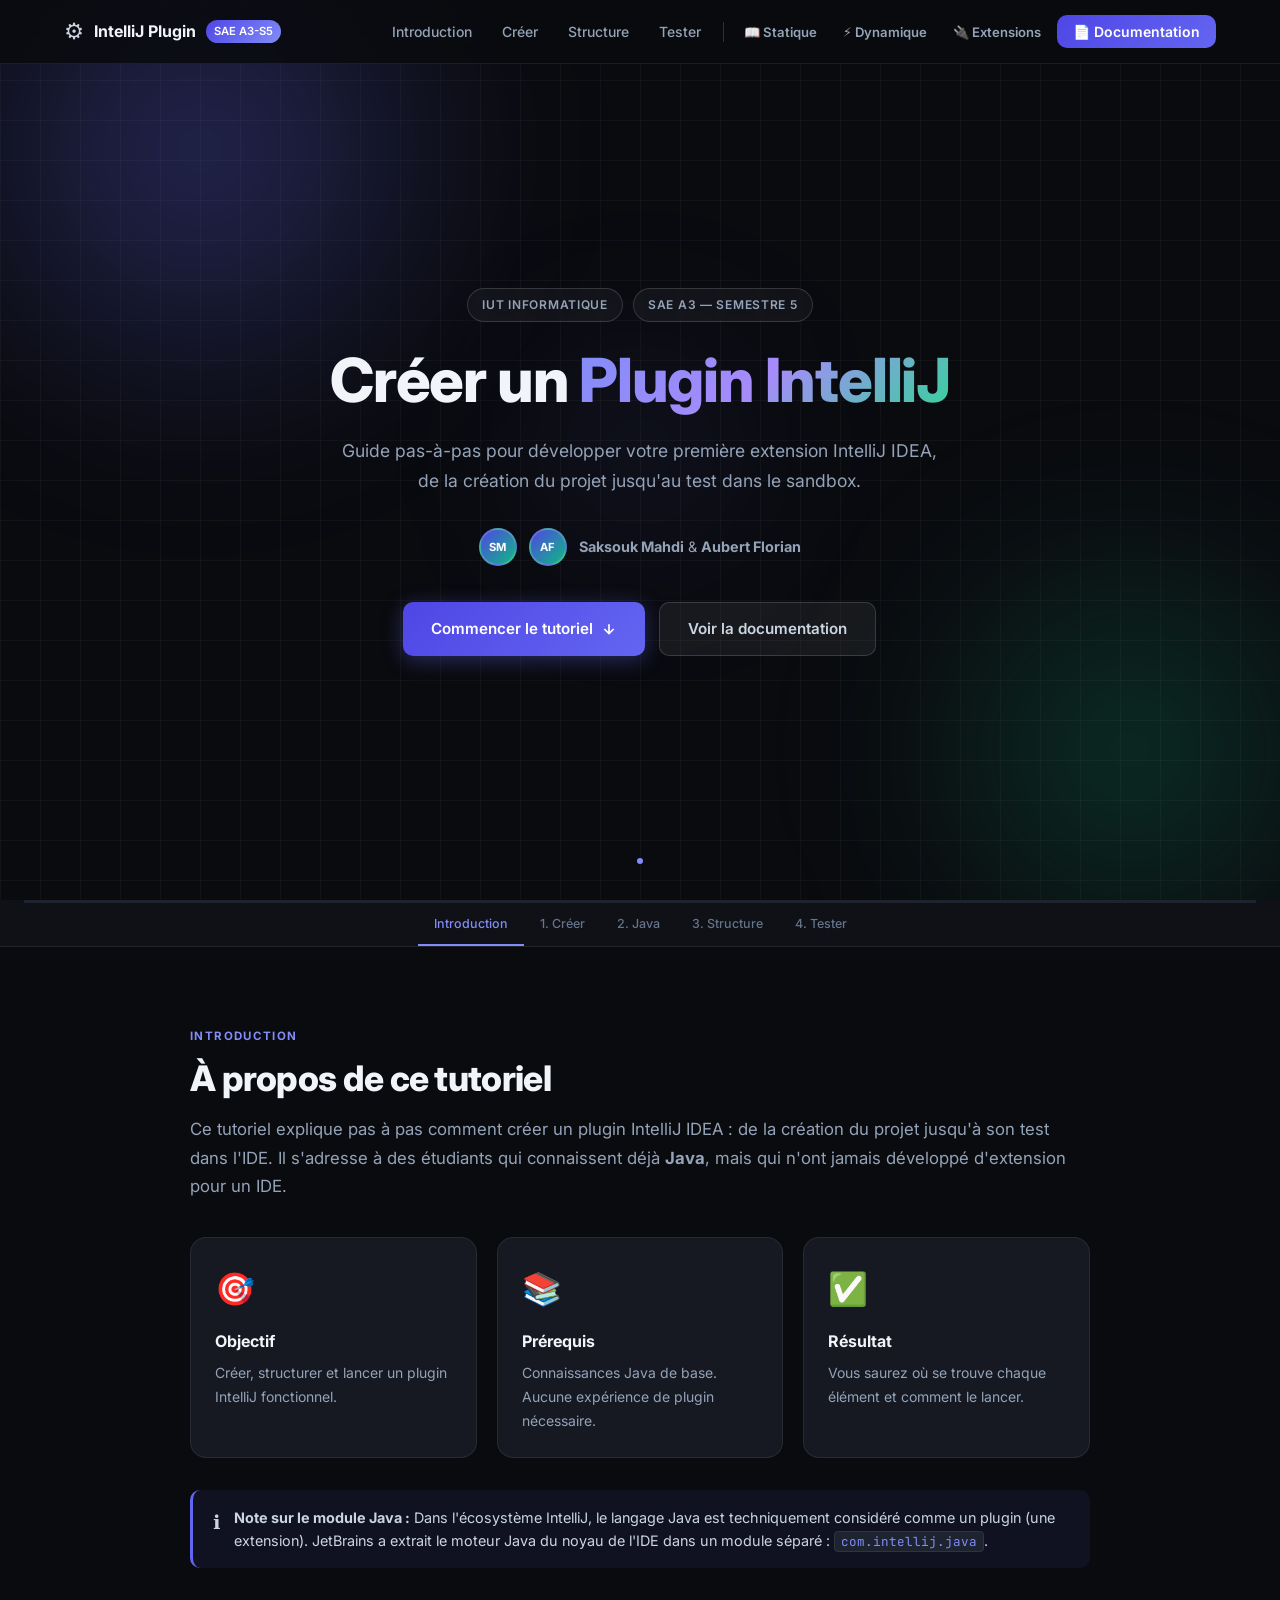
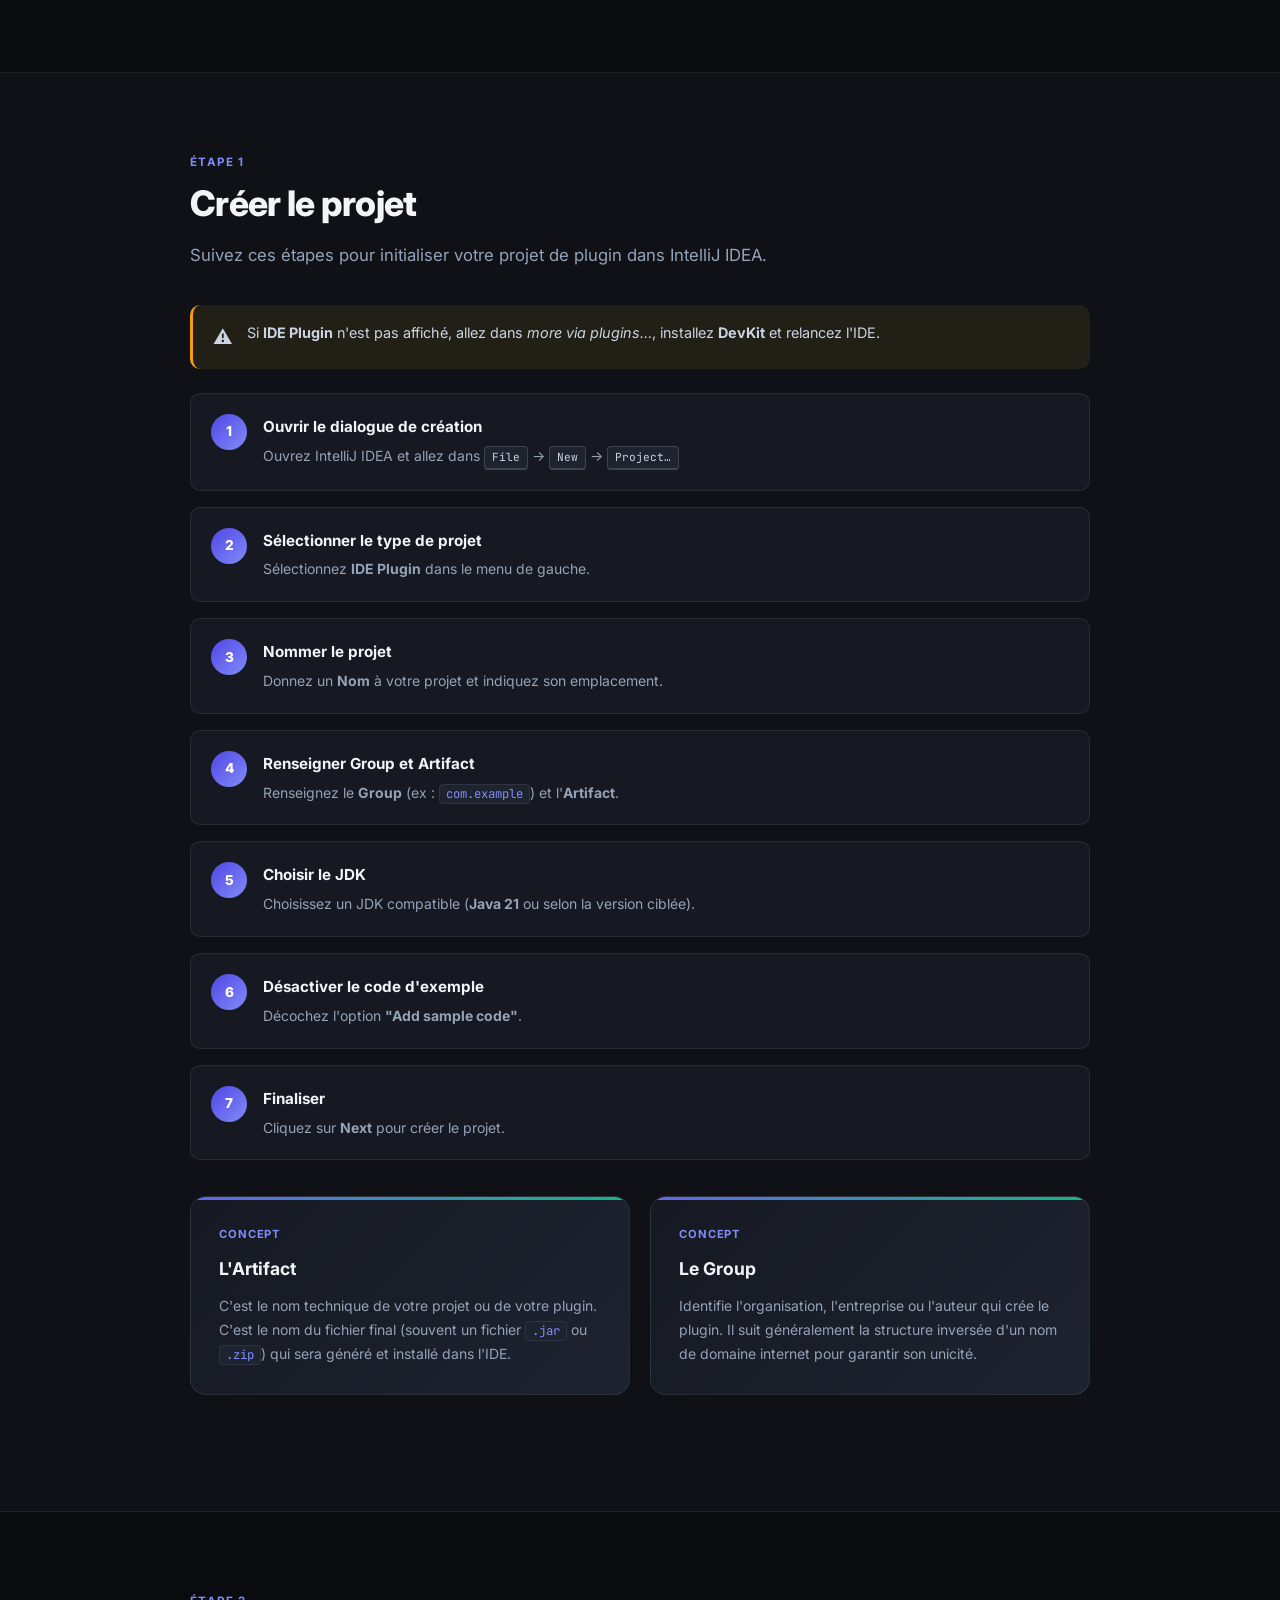
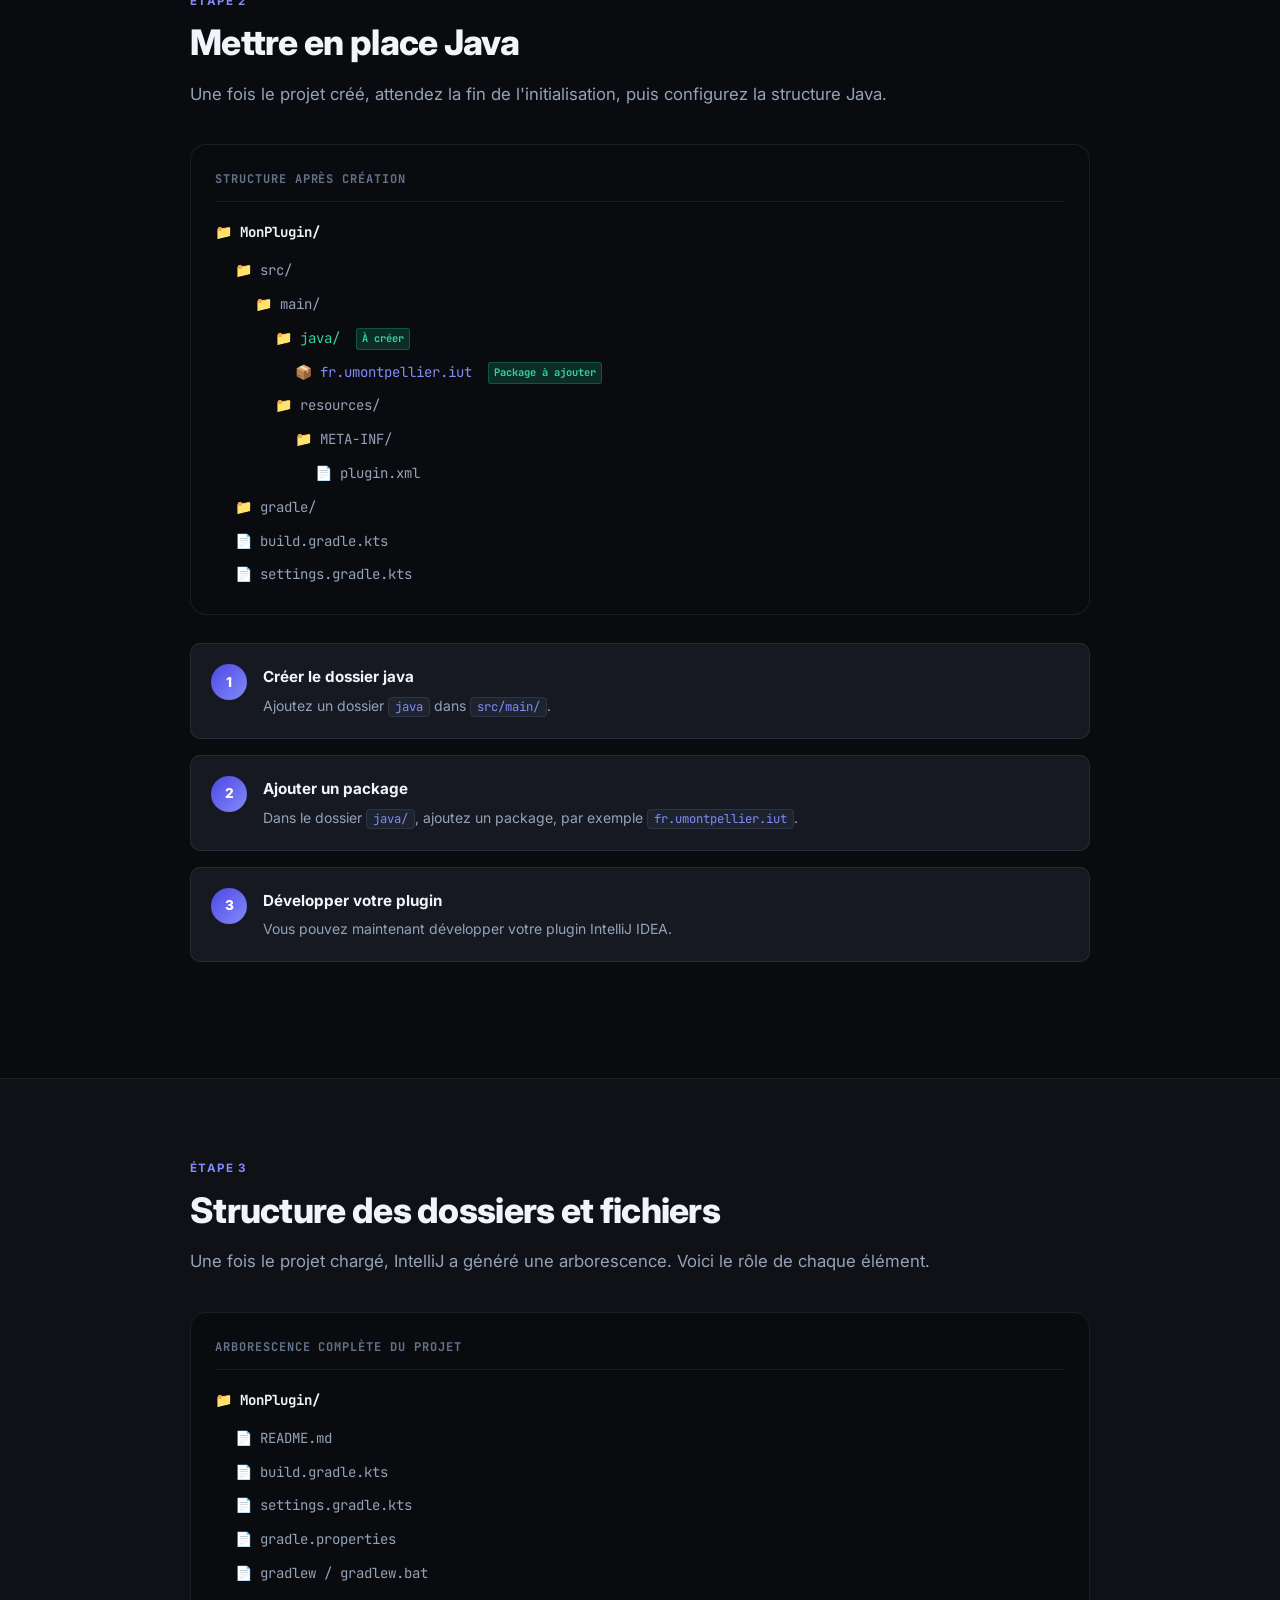
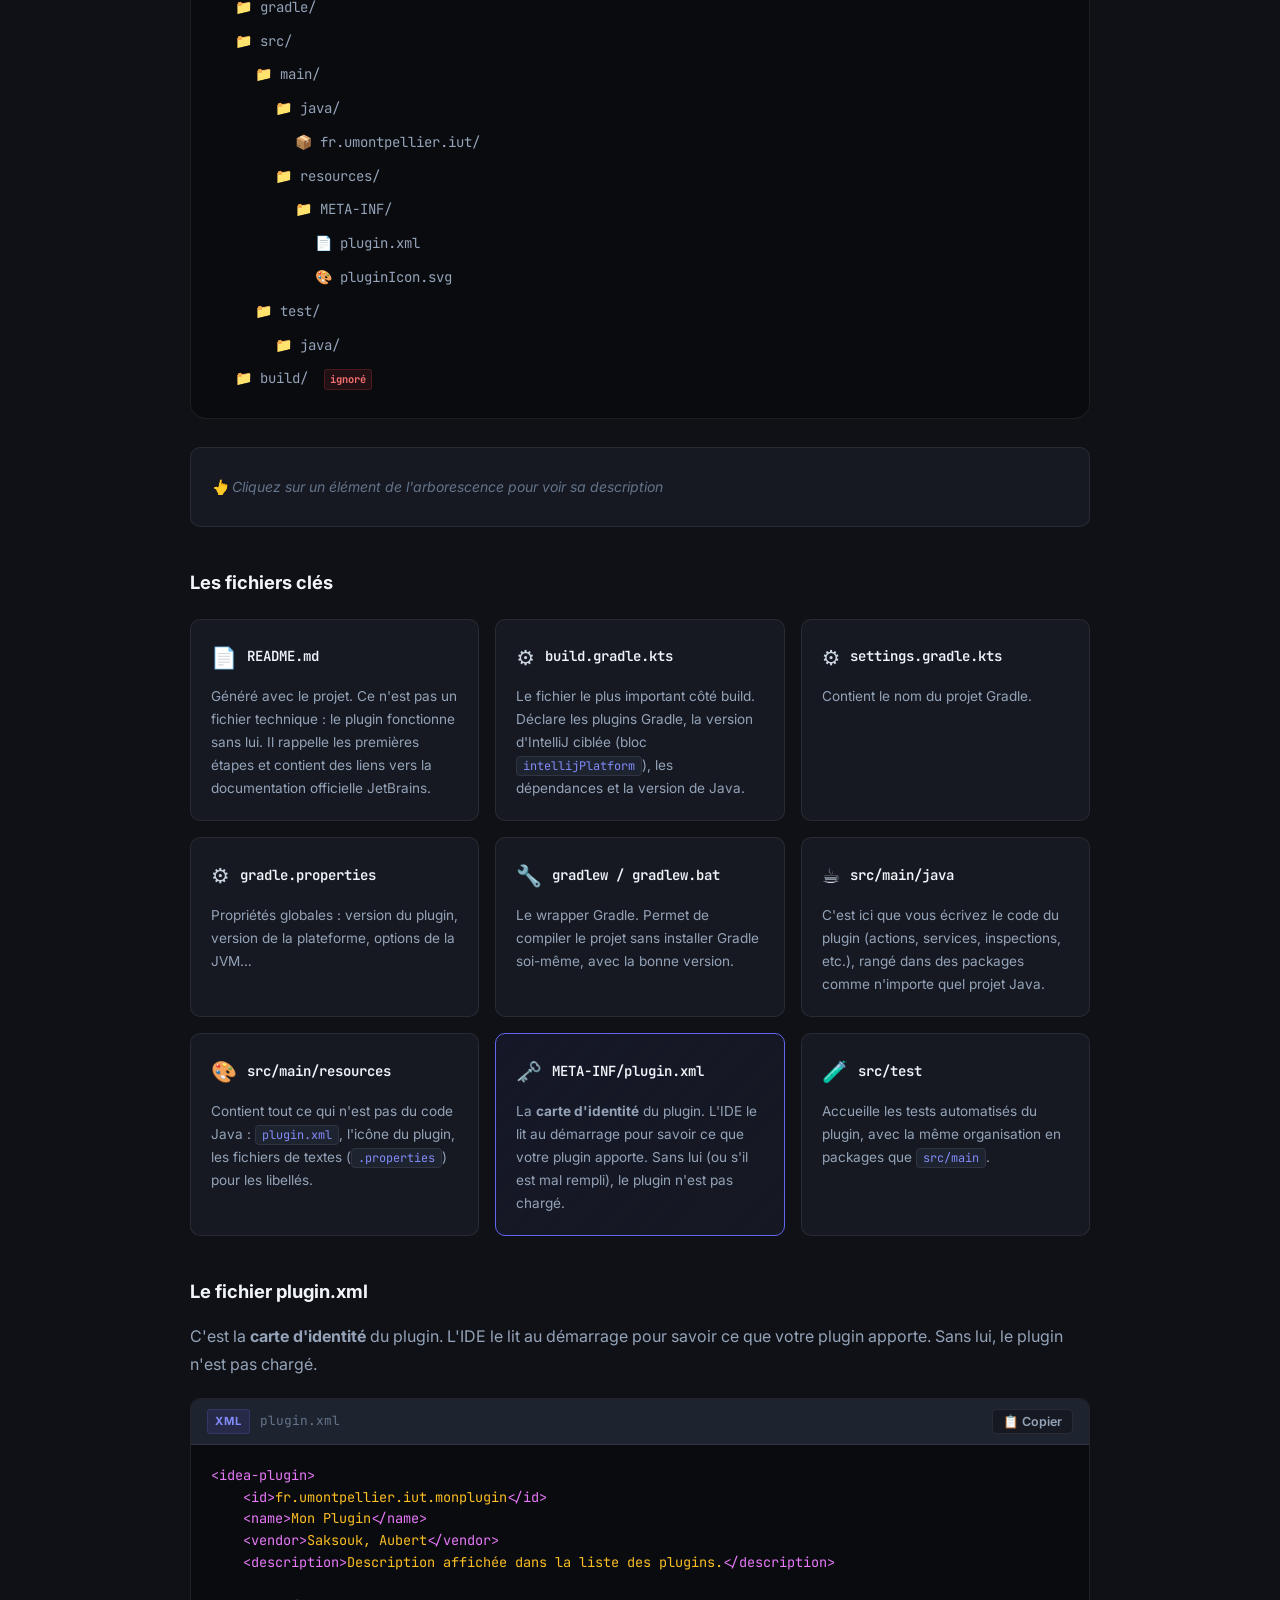
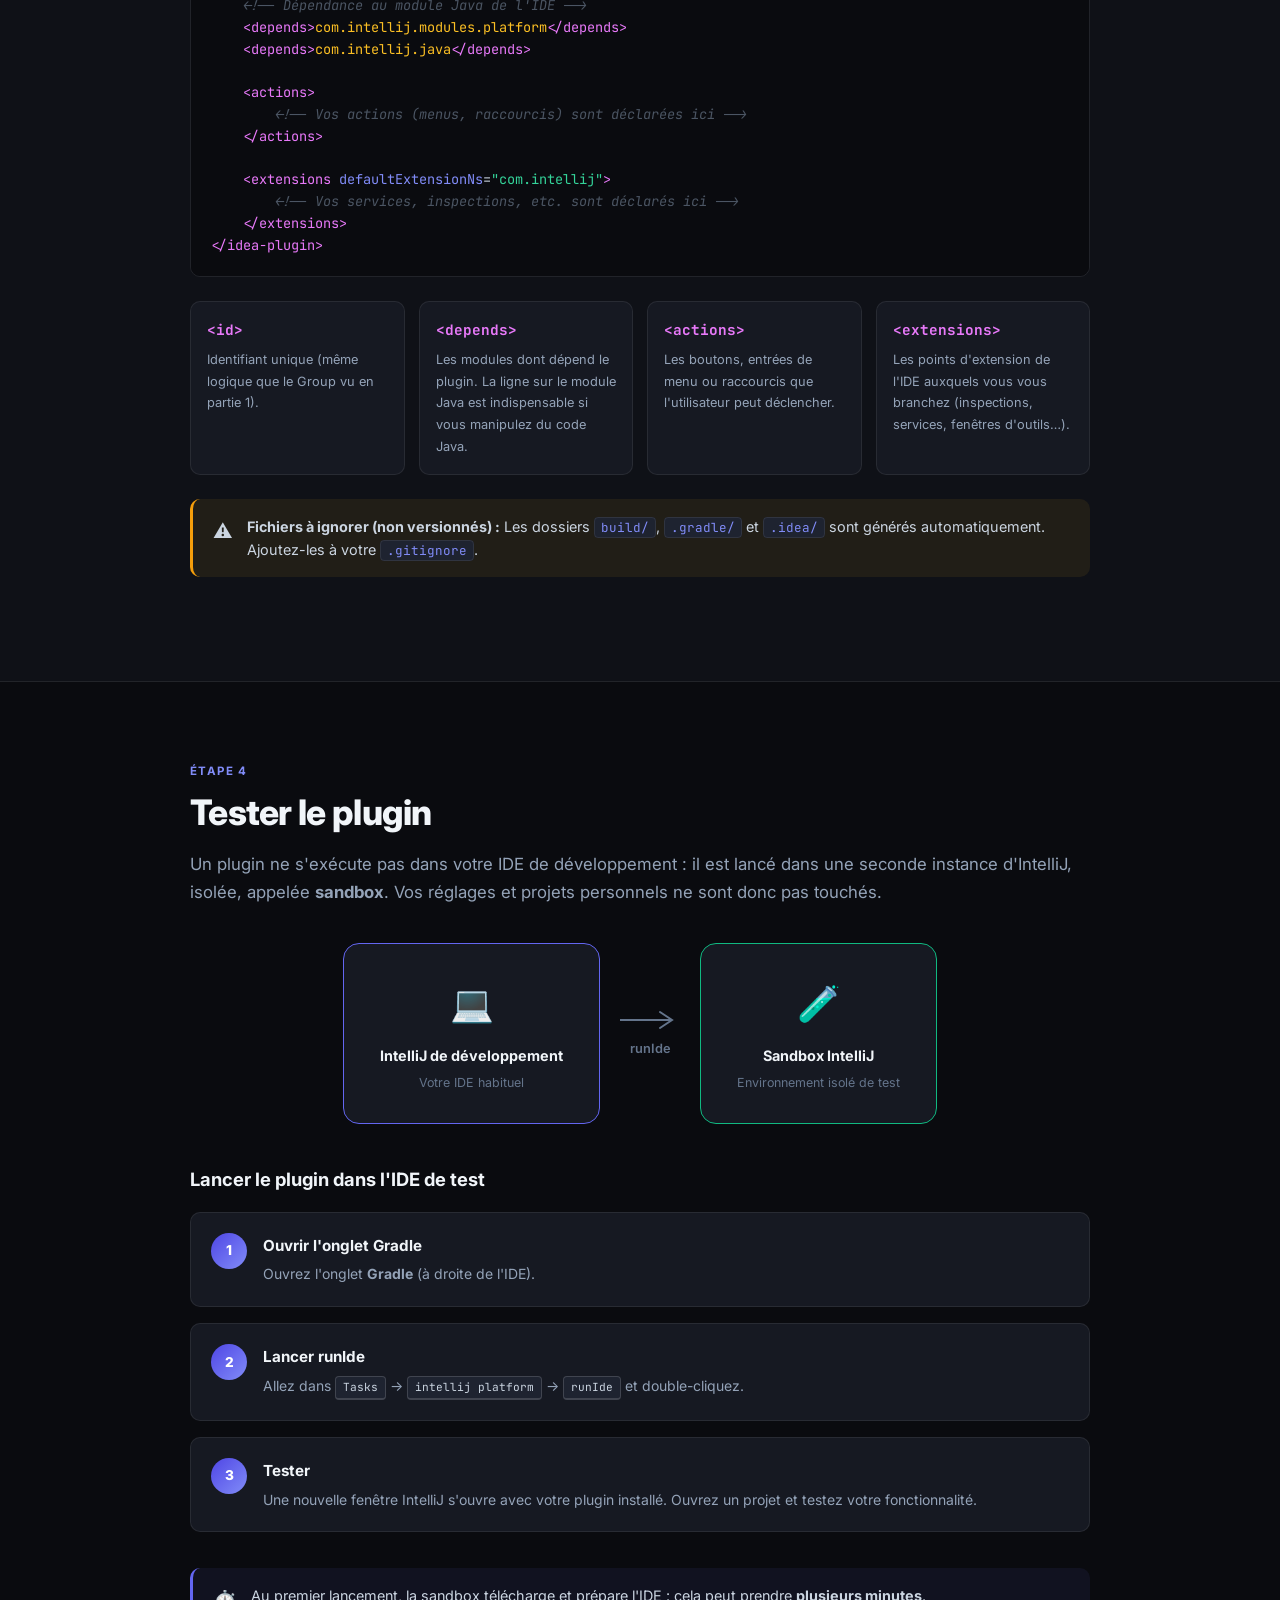
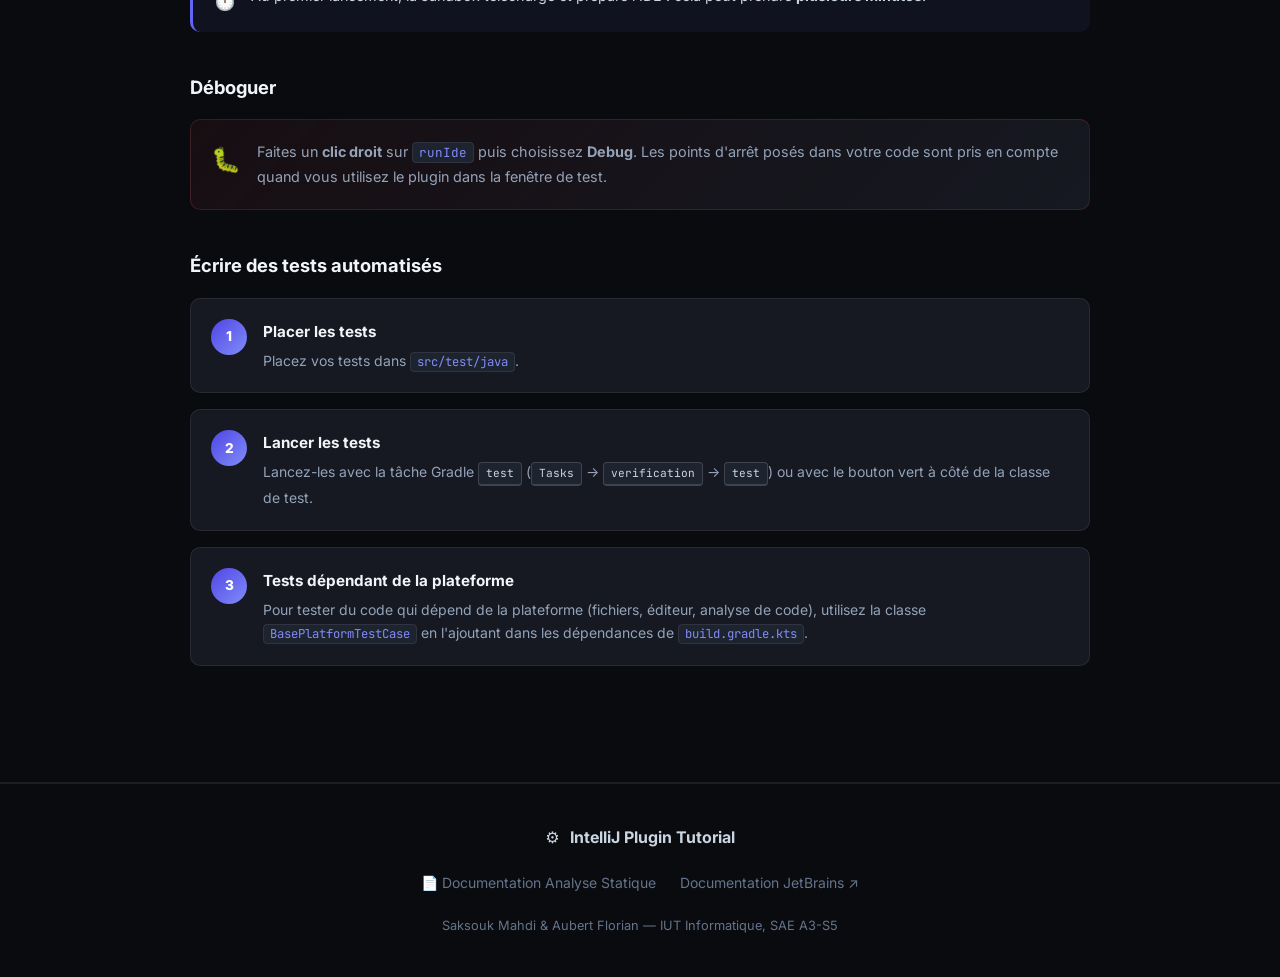
==== commit f22a02f1: "mise a jour dynamique" ====
--- a/index.html
+++ b/index.html
@@ -23,9 +23,12 @@
       <ul class="nav-links">
         <li><a href="#intro"     class="nav-link">Introduction</a></li>
         <li><a href="#create"    class="nav-link">Créer</a></li>
-        <li><a href="#java"      class="nav-link">Java</a></li>
         <li><a href="#structure" class="nav-link">Structure</a></li>
         <li><a href="#test"      class="nav-link">Tester</a></li>
+        <li class="nav-sep"></li>
+        <li><a href="annexe.html"     class="nav-doc-link">📖 Statique</a></li>
+        <li><a href="dynamique.html"  class="nav-doc-link">⚡ Dynamique</a></li>
+        <li><a href="extensions.html" class="nav-doc-link">🔌 Extensions</a></li>
         <li>
           <a href="annexe.html" class="nav-cta" id="btn-annexe">
             📄 Documentation
--- a/styles.css
+++ b/styles.css
@@ -1236,6 +1236,141 @@
 }
 
 /* ============================================================
+   NAV DOC LINKS & SEP
+   ============================================================ */
+.nav-sep {
+  width: 1px;
+  height: 20px;
+  background: var(--border-strong);
+  margin: 0 4px;
+  align-self: center;
+}
+.nav-doc-link {
+  font-size: 0.82rem;
+  font-weight: 600;
+  color: var(--text-300);
+  padding: 6px 10px;
+  border-radius: var(--radius-sm);
+  transition: color 0.2s, background 0.2s;
+  white-space: nowrap;
+}
+.nav-doc-link:hover { color: var(--text-100); background: var(--bg-600); }
+.nav-doc-link.active-doc {
+  color: var(--primary-400);
+  background: rgba(99,102,241,0.12);
+  border: 1px solid rgba(99,102,241,0.25);
+}
+
+/* ============================================================
+   GRADIENT TEXT VARIANTS
+   ============================================================ */
+.gradient-text-amber {
+  background: linear-gradient(135deg, #fbbf24, #f97316, #ef4444);
+  -webkit-background-clip: text;
+  -webkit-text-fill-color: transparent;
+  background-clip: text;
+}
+.gradient-text-purple {
+  background: linear-gradient(135deg, #a78bfa, #8b5cf6, #6366f1);
+  -webkit-background-clip: text;
+  -webkit-text-fill-color: transparent;
+  background-clip: text;
+}
+
+/* ============================================================
+   CHAIN DIAGRAM
+   ============================================================ */
+.chain-diagram {
+  display: flex;
+  align-items: center;
+  justify-content: center;
+  gap: 8px;
+  padding: 24px;
+  background: var(--bg-900);
+  border: 1px solid var(--border);
+  border-radius: var(--radius-lg);
+  margin: 24px 0;
+  overflow-x: auto;
+  flex-wrap: nowrap;
+}
+.chain-wrap { flex-wrap: wrap; }
+.chain-step {
+  text-align: center;
+  font-size: 0.78rem;
+  color: var(--text-200);
+  background: var(--bg-700);
+  border: 1px solid var(--border);
+  border-radius: var(--radius-md);
+  padding: 12px 16px;
+  min-width: 90px;
+  transition: transform 0.2s;
+  flex-shrink: 0;
+}
+.chain-step:hover { transform: translateY(-2px); }
+.chain-step strong { display: block; margin-top: 4px; font-size: 0.82rem; color: var(--text-100); }
+.chain-step small { display: block; font-size: 0.7rem; color: var(--text-400); margin-top: 2px; }
+.chain-arrow {
+  color: var(--text-400);
+  font-size: 0.78rem;
+  text-align: center;
+  flex-shrink: 0;
+  line-height: 1.3;
+}
+
+/* ============================================================
+   NUMBERED STEPS (detailed)
+   ============================================================ */
+.numbered-steps { display: flex; flex-direction: column; gap: 20px; margin: 24px 0; }
+.num-step {
+  display: flex;
+  gap: 16px;
+  background: var(--bg-700);
+  border: 1px solid var(--border);
+  border-radius: var(--radius-md);
+  padding: 20px;
+  transition: border-color 0.2s;
+}
+.num-step:hover { border-color: var(--border-strong); }
+.num-badge {
+  flex-shrink: 0;
+  font-family: var(--font-mono);
+  font-size: 0.7rem;
+  font-weight: 700;
+  background: rgba(251,191,36,0.12);
+  color: var(--amber-400);
+  border: 1px solid rgba(251,191,36,0.25);
+  border-radius: var(--radius-sm);
+  padding: 4px 8px;
+  height: fit-content;
+  white-space: nowrap;
+}
+.num-content { flex: 1; }
+.num-content h4 { font-size: 0.95rem; font-weight: 700; color: var(--text-100); margin-bottom: 8px; }
+.num-content p { font-size: 0.875rem; margin-bottom: 8px; }
+
+/* ============================================================
+   BYTECODE GRID
+   ============================================================ */
+.bytecode-grid {
+  display: grid;
+  grid-template-columns: auto 1fr;
+  gap: 6px 16px;
+  margin: 10px 0;
+  font-family: var(--font-mono);
+  font-size: 0.78rem;
+}
+.bc-instr { color: var(--amber-400); font-weight: 700; }
+.bc-desc   { color: var(--text-300); }
+
+/* ============================================================
+   PSI TREE HIGHLIGHT HELPERS
+   ============================================================ */
+.hl-class { color: var(--accent-400); font-weight: 600; }
+.hl-type  { color: #a78bfa; }
+.hl-expr  { color: var(--amber-400); }
+.psi-root-node { color: var(--primary-400); font-weight: 700; }
+
+/* ============================================================
    SCROLL REVEAL
    ============================================================ */
 .reveal {
